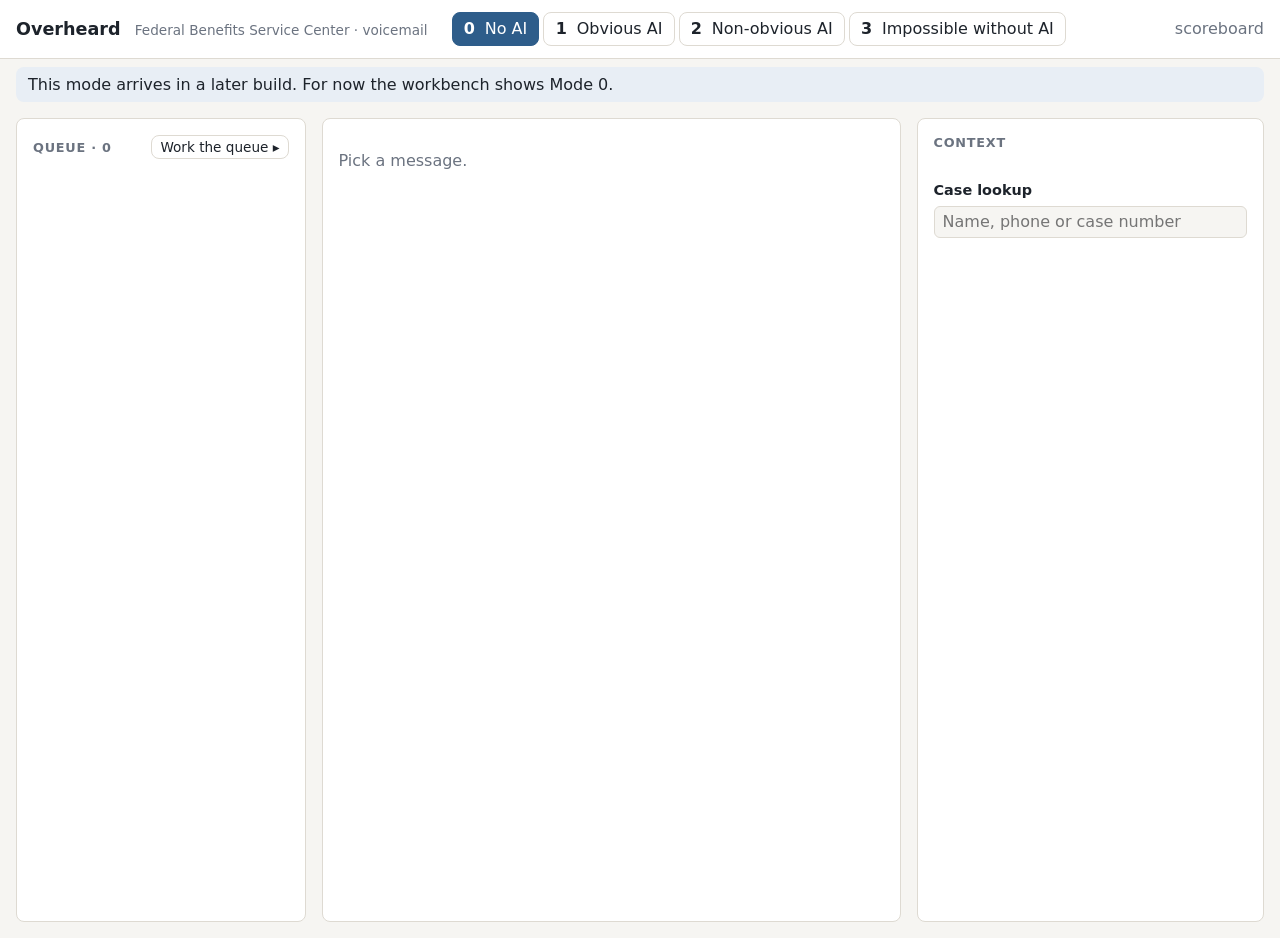
==== src/overheard/static/index.html @ 03fc3919 "Mode 3 view 8: knowledge gaps — cross-reference archive contacts against kb_articles topics; rank th" ====
<!doctype html>
<html lang="en">
<head>
  <meta charset="utf-8">
  <meta name="viewport" content="width=device-width, initial-scale=1">
  <title>Overheard</title>
  <link rel="icon" href="data:image/svg+xml,%3Csvg xmlns='http://www.w3.org/2000/svg' viewBox='0 0 32 32'%3E%3Ccircle cx='16' cy='16' r='14' fill='%232e5d8a'/%3E%3Cpath d='M11 13a5 5 0 0 1 10 0c0 4-5 4-5 8' stroke='white' stroke-width='3' fill='none' stroke-linecap='round'/%3E%3C/svg%3E">
  <link rel="stylesheet" href="css/app.css">
  <script type="module" src="js/main.js"></script>
</head>
<body>
  <header class="topbar">
    <div class="brand">Overheard <span class="agency">Federal Benefits Service Center · voicemail</span></div>
    <nav class="stepper" aria-label="AI mode">
      <button data-mode="0"><b>0</b> No AI</button>
      <button data-mode="1"><b>1</b> Obvious AI</button>
      <button data-mode="2"><b>2</b> Non-obvious AI</button>
      <button data-mode="3"><b>3</b> Impossible without AI</button>
    </nav>
    <div class="scoreboard" aria-live="polite"><span class="muted">scoreboard</span></div>
  </header>
  <p class="later" hidden>This mode arrives in a later build. For now the workbench shows Mode 0.</p>
  <main class="mode3" hidden>
    <section class="m3-pane root-causes"><p class="muted">Reading the archive…</p></section>
    <section class="m3-pane event-impact"><p class="muted">Checking the calendar against the phone…</p></section>
    <section class="m3-pane journeys"><p class="muted">Tracing the repeat callers…</p></section>
    <section class="m3-pane promises"><p class="muted">Checking the promises…</p></section>
    <section class="m3-pane equity"><p class="muted">Comparing who waits how long…</p></section>
    <section class="m3-pane letter-lab"><p class="muted">Pre-testing the letters…</p></section>
    <section class="m3-pane ask"><p class="muted">Packing the totals…</p></section>
    <section class="m3-pane knowledge-gaps"><p class="muted">Reading the knowledge base…</p></section>
  </main>
  <main class="workbench">
    <section class="pane queue"></section>
    <section class="pane message"><p class="muted">Pick a message.</p></section>
    <section class="pane context"></section>
  </main>
</body>
</html>
---- src/overheard/static/css/app.css ----
:root {
  --bg: #f6f5f2; --panel: #ffffff; --ink: #1d232b; --muted: #6b7380; --line: #dedad2;
  --accent: #2e5d8a; --accent-ink: #ffffff; --radius: 8px;
  font-family: system-ui, -apple-system, "Segoe UI", sans-serif;
}
@media (prefers-color-scheme: dark) {
  :root { --bg: #15181c; --panel: #1d2127; --ink: #e8e6e1; --muted: #9aa3ad; --line: #2c323a; --accent: #6fa3d6; --accent-ink: #0d1014; }
}
* { box-sizing: border-box; }
body { margin: 0; background: var(--bg); color: var(--ink); }
.topbar { display: flex; gap: 1.5rem; align-items: center; padding: .75rem 1rem; border-bottom: 1px solid var(--line); background: var(--panel); flex-wrap: wrap; }
.brand { font-weight: 700; font-size: 1.1rem; }
.agency { font-weight: 400; color: var(--muted); font-size: .85rem; margin-left: .5rem; }
.stepper { display: flex; gap: .25rem; }
.stepper button { border: 1px solid var(--line); background: transparent; color: var(--ink); padding: .4rem .7rem; border-radius: var(--radius); cursor: pointer; font: inherit; }
.stepper button b { margin-right: .3rem; }
.stepper button[aria-pressed="true"] { background: var(--accent); color: var(--accent-ink); border-color: var(--accent); }
.scoreboard { margin-left: auto; }
.muted { color: var(--muted); }
.workbench { display: grid; grid-template-columns: 1fr 2fr 1.2fr; gap: 1rem; padding: 1rem; min-height: calc(100vh - 4rem); }
.pane { background: var(--panel); border: 1px solid var(--line); border-radius: var(--radius); padding: 1rem; }
.pane h2 { margin: 0 0 .75rem; font-size: .8rem; text-transform: uppercase; letter-spacing: .06em; color: var(--muted); }
@media (max-width: 800px) { .workbench { grid-template-columns: 1fr; } }

/* --- Mode 0: queue, message, lookup, scoreboard --- */
:root { --late: #b3261e; --ok: #2d7a46; --touched: #e8eef5; }
@media (prefers-color-scheme: dark) { :root { --late: #f2b8b5; --ok: #8bd3a0; --touched: #23303d; } }
.pane-head { display: flex; align-items: baseline; justify-content: space-between; gap: .5rem; margin-bottom: .75rem; }
.pane-head h2 { margin: 0; }
button { border: 1px solid var(--line); background: var(--panel); color: var(--ink); padding: .4rem .8rem; border-radius: var(--radius); cursor: pointer; font: inherit; }
button:hover { border-color: var(--accent); }
button.small { padding: .2rem .5rem; font-size: .85rem; }
button[type=submit] { background: var(--accent); color: var(--accent-ink); border-color: var(--accent); }
.queue-list { list-style: none; margin: 0; padding: 0; max-height: calc(100vh - 11rem); overflow-y: auto; font-variant-numeric: tabular-nums; }
.day-break { font-size: .75rem; text-transform: uppercase; letter-spacing: .05em; color: var(--muted); margin: .75rem 0 .25rem; }
.queue-row { display: grid; grid-template-columns: 4.4rem 1fr 2.5rem 4.6rem; white-space: nowrap; gap: .4rem; padding: .3rem .4rem; border-radius: 6px; cursor: pointer; font-size: .9rem; }
.queue-row:hover, .queue-row:focus { background: var(--touched); outline: none; }
.queue-row.selected { outline: 2px solid var(--accent); }
.queue-row.touched { background: var(--touched); }
.queue-row.late .q-touch { color: var(--late); font-weight: 700; }
.queue-row.worked .q-touch { color: var(--ok); }
.q-dur, .q-touch { text-align: right; color: var(--muted); }
.sim-clock { font-weight: 700; margin-bottom: .5rem; }
.player { display: flex; align-items: center; gap: .5rem; margin-bottom: .75rem; }
.progress { flex: 1; height: 8px; background: var(--line); border-radius: 4px; cursor: pointer; overflow: hidden; }
.progress .fill { height: 100%; width: 0; background: var(--accent); transition: width .1s linear; }
.transcript { min-height: 6rem; line-height: 1.55; font-size: 1.05rem; }
.entry { display: grid; grid-template-columns: 1fr 1fr; gap: .6rem .9rem; }
.entry label { display: flex; flex-direction: column; gap: .2rem; font-size: .85rem; }
.entry label.wide, .form-actions { grid-column: 1 / -1; }
.entry input, .entry select, .entry textarea, .context input[type=search] { font: inherit; padding: .35rem .5rem; border: 1px solid var(--line); border-radius: 6px; background: var(--bg); color: var(--ink); }
.context input[type=search] { width: 100%; }
.form-actions { display: flex; align-items: center; gap: .75rem; }
h3 { font-size: .9rem; margin: 1.25rem 0 .5rem; }
.case { border: 1px solid var(--line); border-radius: var(--radius); padding: .6rem .75rem; margin-top: .75rem; font-size: .9rem; }
.case table { width: 100%; border-collapse: collapse; margin: .4rem 0; }
.case td { padding: .15rem .3rem; border-top: 1px solid var(--line); }
.case ul { margin: .4rem 0; padding-left: 1.1rem; }
.scoreboard { display: flex; gap: 1.25rem; flex-wrap: wrap; }
.stat { display: flex; flex-direction: column; line-height: 1.15; }
.stat .label { font-size: .7rem; text-transform: uppercase; letter-spacing: .05em; color: var(--muted); }
.stat b { font-size: 1.1rem; font-variant-numeric: tabular-nums; }
.stat .note { font-size: .75rem; color: var(--muted); }
.later { margin: .5rem 1rem 0; padding: .5rem .75rem; border-radius: var(--radius); background: var(--touched); }

/* --- Mode 1: the AI's side of the workbench --- */
:root { --watch: #f2d8a0; --edited: #d9e6cf; }
@media (prefers-color-scheme: dark) { :root { --watch: #6b5320; --edited: #33502e; } }
.word-watch { background: var(--watch); border-radius: 3px; padding: 0 .08em; }
.word-edited { background: var(--edited); text-decoration: underline; }
.word.dim { color: var(--muted); }

.ai-panels { display: flex; flex-direction: column; gap: .6rem; margin: .75rem 0; }
.ai-panel { border: 1px solid var(--line); border-radius: var(--radius); padding: .5rem .7rem; background: var(--bg); }
.ai-panel-head { display: flex; align-items: center; gap: .5rem; margin-bottom: .4rem; flex-wrap: wrap; }
.ai-panel-head b { font-size: .85rem; }
.ai-panel-head button.why { margin-left: auto; }
.ai-line { font-size: .9rem; margin: .2rem 0; }
.ai-text { font-size: .9rem; background: var(--panel); border: 1px solid var(--line); border-radius: 6px; padding: .4rem .55rem; margin: .25rem 0; }
.ai-field { display: flex; align-items: center; gap: .5rem; margin: .25rem 0; }
.ai-label { flex: 0 0 9.5rem; font-size: .8rem; color: var(--muted); }
input.ai-value { flex: 1; font: inherit; padding: .25rem .45rem; border: 1px solid var(--line); border-radius: 6px; background: var(--panel); color: var(--ink); }
input.ai-value:focus { border-color: var(--accent); outline: none; }
.ai-hint { margin: .75rem 0; }

.prov { font-size: .7rem; font-weight: 700; padding: .1rem .4rem; border-radius: 999px; border: 1px solid var(--line); white-space: nowrap; }
.prov-mock { background: var(--touched); color: var(--muted); }
.prov-llm { background: var(--accent); color: var(--accent-ink); border-color: var(--accent); }
.prov-fallback { background: var(--late); color: #fff; border-color: var(--late); }
.prov-human { background: var(--ok); color: #fff; border-color: var(--ok); }

.why-pop { font-size: .85rem; border-left: 3px solid var(--accent); background: var(--panel); padding: .4rem .6rem; margin: .4rem 0; border-radius: 0 var(--radius) var(--radius) 0; }

/* queue, mode 1: two extra columns for the AI's urgency and team; rows that re-sort slide */
body[data-mode="1"] .queue-row { grid-template-columns: 4.4rem 1fr 2.5rem 1.2rem 5.2rem 4.6rem; }
.urg { font-size: .75rem; font-weight: 700; text-align: center; border-radius: 4px; background: var(--line); color: var(--muted); }
.urg.u4 { background: #d8a32a; color: #1d232b; }
.urg.u5 { background: var(--late); color: #fff; }
.team { font-size: .75rem; color: var(--muted); overflow: hidden; text-overflow: ellipsis; }
.queue-new { opacity: 0; animation: queue-in .5s ease-out forwards; }
@keyframes queue-in { to { opacity: 1; } }

/* --- Mode 2: the day's cross-message reasoning --- */
body[data-mode="2"] .queue-row { grid-template-columns: 4.4rem 1fr 2.5rem 1.2rem 5.2rem minmax(5.5rem, max-content) 4.6rem; }
.badge { font-size: .7rem; font-weight: 700; padding: .05rem .35rem; border-radius: 999px; border: 1px solid var(--line); white-space: nowrap; }
.badge.cluster { background: #e8eef5; color: var(--accent); border-color: var(--accent); }
@media (prefers-color-scheme: dark) { .badge.cluster { background: #23303d; } }
.badge.incident { background: var(--late); color: #fff; border-color: var(--late); }
.badge.resolvable { background: var(--ok); color: #fff; border-color: var(--ok); }
.badge.obligation { background: #d8a32a; color: #1d232b; border-color: #d8a32a; }
.badge.window { background: transparent; color: var(--muted); }
.queue-legend { font-size: .72rem; margin: .25rem 0 .5rem; }
.repeat-note { font-size: .72rem; color: var(--accent); }
.queue-row.repeat-leader .q-caller { font-weight: 700; }
.incident-banner { border: 1px solid var(--late); border-left: 4px solid var(--late); border-radius: var(--radius); background: var(--panel); padding: .5rem .7rem; margin: .5rem 0; font-size: .85rem; }
.incident-banner .banner-line { margin: .3rem 0; font-weight: 700; }
.incident-banner .banner-cause { margin: .2rem 0; }
.incident-banner .banner-actions { margin: .3rem 0 0; padding-left: 1.1rem; }
.mode2-panels { display: flex; flex-direction: column; gap: .6rem; margin-bottom: .75rem; }
.mode2-panels .ai-panel { background: var(--panel); }
.mode2-panels textarea.draft-reply { width: 100%; font: inherit; padding: .35rem .5rem; border: 1px solid var(--line); border-radius: 6px; background: var(--bg); color: var(--ink); resize: vertical; }
.mode2-panels .approve-form { display: flex; flex-direction: column; gap: .5rem; }
.mode2-panels .state.approved { color: var(--ok); font-weight: 700; margin: .3rem 0 0; }
.mode2-panels .mismatch { border-left: 3px solid #d8a32a; padding-left: .5rem; }
.mode2-panels .ai-line.clock { font-variant-numeric: tabular-nums; }

/* --- Mode 3: the archive dashboard --- */
.mode3 { padding: 1rem; max-width: 70rem; margin: 0 auto; }
.m3-pane { background: var(--panel); border: 1px solid var(--line); border-radius: var(--radius); padding: 1.25rem; }
.m3-head h2 { margin: 0 0 .5rem; font-size: 1.05rem; }
.m3-head h2 .prov { font-size: .7rem; text-transform: uppercase; letter-spacing: .06em; color: var(--muted); border: 1px solid var(--line); border-radius: 4px; padding: .1rem .35rem; margin-left: .5rem; vertical-align: middle; }
.m3-stats { display: flex; gap: 2rem; margin: .75rem 0; flex-wrap: wrap; }
.m3-headline { font-size: .95rem; line-height: 1.5; }
.m3-chart svg { width: 100%; height: auto; display: block; margin: 1rem 0; }
.m3-table { width: 100%; border-collapse: collapse; font-size: .9rem; }
.m3-table th { text-align: left; font-size: .75rem; text-transform: uppercase; letter-spacing: .05em; color: var(--muted); padding: .3rem .5rem; border-bottom: 2px solid var(--line); }
.m3-table td { padding: .3rem .5rem; border-top: 1px solid var(--line); font-variant-numeric: tabular-nums; }
.m3-table .num { text-align: right; }
.mode3 .m3-pane + .m3-pane { margin-top: 1rem; }
.m3-table tr.hot td { background: rgba(255, 180, 60, .12); }
.m3-table .quiet { color: var(--muted); font-size: .75rem; text-transform: uppercase; letter-spacing: .05em; }
.m3-promises-bars { margin: .5rem 0 1rem; display: flex; flex-direction: column; gap: .3rem; }
.m3-promise-row { display: grid; grid-template-columns: 13rem 1fr 3.5rem; align-items: center; gap: .6rem; }
.m3-promise-label { font-size: .85rem; white-space: nowrap; overflow: hidden; text-overflow: ellipsis; }
.m3-promise-track { background: var(--line); border-radius: 3px; height: 10px; }
.m3-promise-fill { display: block; height: 10px; border-radius: 3px; background: #c9573f; }
.m3-promise-num { font-size: .85rem; text-align: right; font-variant-numeric: tabular-nums; }
.m3-equity-bars { margin: .5rem 0 1rem; display: flex; flex-direction: column; gap: .3rem; }
.m3-equity-row { display: grid; grid-template-columns: 13rem 1fr 3.5rem; align-items: center; gap: .6rem; }
.m3-equity-label { font-size: .85rem; white-space: nowrap; }
.m3-equity-track { background: var(--line); border-radius: 3px; height: 10px; }
.m3-equity-fill { display: block; height: 10px; border-radius: 3px; background: #5773c9; }
.m3-equity-num { font-size: .85rem; text-align: right; font-variant-numeric: tabular-nums; }
.m3-letterlab-form { margin: .75rem 0; }
.m3-letterlab-form label { display: block; font-size: .85rem; margin-bottom: .25rem; }
.m3-letterlab-draft { width: 100%; box-sizing: border-box; font: inherit; font-size: .9rem; line-height: 1.45; padding: .5rem; border: 1px solid var(--line); border-radius: 4px; resize: vertical; }
.m3-letterlab-run { margin-top: .5rem; font: inherit; font-size: .9rem; padding: .4rem .9rem; border: 1px solid var(--line); border-radius: 4px; cursor: pointer; }
.m3-letterlab-run[disabled] { opacity: .6; cursor: default; }
.m3-letterlab-results { margin-top: 1rem; }
.m3-letterlab-questions { padding-left: 1.2rem; font-size: .9rem; line-height: 1.5; }
.m3-kg-gaps { margin: .5rem 0 1rem; display: flex; flex-direction: column; gap: .8rem; }
.m3-kg-row { border: 1px solid var(--line); border-radius: 4px; padding: .6rem; display: flex; flex-direction: column; gap: .4rem; }
.m3-kg-gap { font-size: .9rem; }
.m3-kg-rank { color: #c9573f; }
.m3-kg-faq, .m3-kg-ivr { font-size: .85rem; line-height: 1.45; background: var(--line); border-radius: 4px; padding: .4rem .6rem; }
.m3-kg-faq p { margin: .25rem 0 0; }
.m3-kg-weaks { display: flex; flex-direction: column; gap: .5rem; }
.m3-kg-weak { font-size: .85rem; line-height: 1.45; }
.m3-kg-weak ul { margin: .2rem 0 0; padding-left: 1.2rem; }
.m3-letterlab-rewrite { white-space: pre-wrap; font-size: .9rem; line-height: 1.45; background: var(--line); border-radius: 4px; padding: .6rem .8rem; overflow-wrap: anywhere; }
.m3-ask-form { margin: .75rem 0; }
.m3-ask-form label { display: block; font-size: .85rem; margin-bottom: .25rem; }
.m3-ask-row { display: flex; gap: .5rem; align-items: center; }
.m3-ask-input { flex: 1; font: inherit; font-size: .9rem; padding: .45rem .6rem; border: 1px solid var(--line); border-radius: 4px; }
.m3-ask-sample, .m3-ask-run { font: inherit; font-size: .9rem; padding: .4rem .9rem; border: 1px solid var(--line); border-radius: 4px; cursor: pointer; }
.m3-ask-run { background: var(--accent); color: var(--accent-ink); border-color: var(--accent); }
.m3-ask-sample[disabled], .m3-ask-run[disabled] { opacity: .6; cursor: default; }
.m3-ask-results { margin-top: 1rem; }
.m3-ask-events, .m3-ask-evidence { padding-left: 1.2rem; font-size: .9rem; line-height: 1.5; }
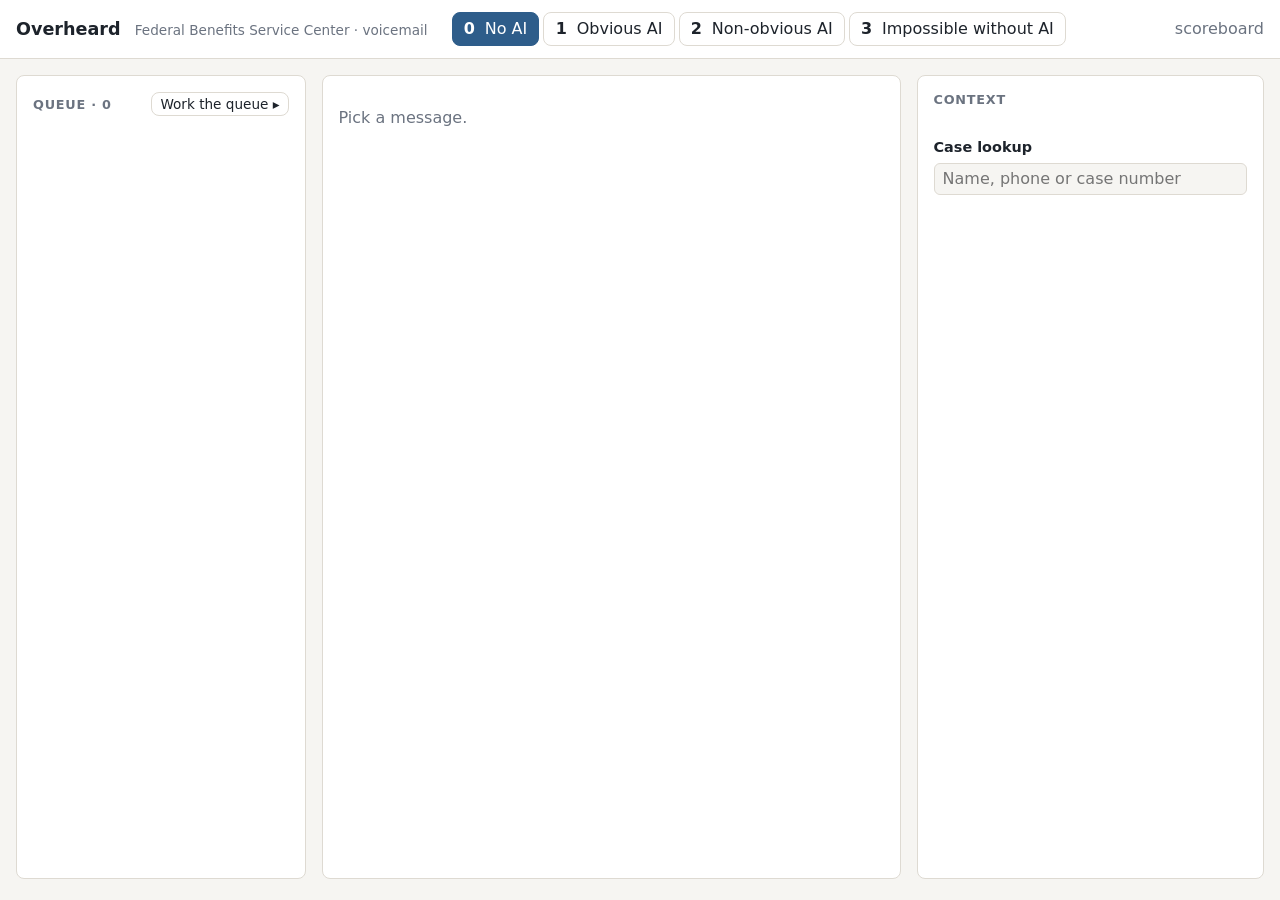
==== commit 9e244c18: "Fix concurrent-request 500s, the hidden workbench, and the Pareto chart; tidy the repo - One sqlite " ====
--- a/src/overheard/static/index.html
+++ b/src/overheard/static/index.html
@@ -19,16 +19,29 @@
     </nav>
     <div class="scoreboard" aria-live="polite"><span class="muted">scoreboard</span></div>
   </header>
-  <p class="later" hidden>This mode arrives in a later build. For now the workbench shows Mode 0.</p>
   <main class="mode3" hidden>
-    <section class="m3-pane root-causes"><p class="muted">Reading the archive…</p></section>
-    <section class="m3-pane event-impact"><p class="muted">Checking the calendar against the phone…</p></section>
-    <section class="m3-pane journeys"><p class="muted">Tracing the repeat callers…</p></section>
-    <section class="m3-pane promises"><p class="muted">Checking the promises…</p></section>
-    <section class="m3-pane equity"><p class="muted">Comparing who waits how long…</p></section>
-    <section class="m3-pane letter-lab"><p class="muted">Pre-testing the letters…</p></section>
-    <section class="m3-pane ask"><p class="muted">Packing the totals…</p></section>
-    <section class="m3-pane knowledge-gaps"><p class="muted">Reading the knowledge base…</p></section>
+    <nav class="m3-tabs" role="tablist" aria-label="Archive views">
+      <button class="m3-tab" role="tab" data-pane="root-causes" aria-selected="true">Root causes</button>
+      <button class="m3-tab" role="tab" data-pane="event-impact" aria-selected="false">Events</button>
+      <button class="m3-tab" role="tab" data-pane="journeys" aria-selected="false">Journeys</button>
+      <button class="m3-tab" role="tab" data-pane="promises" aria-selected="false">Promises</button>
+      <button class="m3-tab" role="tab" data-pane="equity" aria-selected="false">Equity</button>
+      <button class="m3-tab" role="tab" data-pane="letter-lab" aria-selected="false">Letter lab</button>
+      <button class="m3-tab" role="tab" data-pane="ask" aria-selected="false">Ask</button>
+      <button class="m3-tab" role="tab" data-pane="knowledge-gaps" aria-selected="false">Knowledge gaps</button>
+      <button class="m3-tab" role="tab" data-pane="weak-signals" aria-selected="false">Weak signals</button>
+      <button class="m3-tab" role="tab" data-pane="staffing-forecast" aria-selected="false">Staffing</button>
+    </nav>
+    <section class="m3-pane root-causes" role="tabpanel" data-pane="root-causes" aria-label="Root causes"><p class="muted">Reading the archive…</p></section>
+    <section class="m3-pane event-impact" role="tabpanel" data-pane="event-impact" aria-label="Events" hidden><p class="muted">Checking the calendar against the phone…</p></section>
+    <section class="m3-pane journeys" role="tabpanel" data-pane="journeys" aria-label="Journeys" hidden><p class="muted">Tracing the repeat callers…</p></section>
+    <section class="m3-pane promises" role="tabpanel" data-pane="promises" aria-label="Promises" hidden><p class="muted">Checking the promises…</p></section>
+    <section class="m3-pane equity" role="tabpanel" data-pane="equity" aria-label="Equity" hidden><p class="muted">Comparing who waits how long…</p></section>
+    <section class="m3-pane letter-lab" role="tabpanel" data-pane="letter-lab" aria-label="Letter lab" hidden><p class="muted">Pre-testing the letters…</p></section>
+    <section class="m3-pane ask" role="tabpanel" data-pane="ask" aria-label="Ask the archive" hidden><p class="muted">Packing the totals…</p></section>
+    <section class="m3-pane knowledge-gaps" role="tabpanel" data-pane="knowledge-gaps" aria-label="Knowledge gaps" hidden><p class="muted">Reading the knowledge base…</p></section>
+    <section class="m3-pane weak-signals" role="tabpanel" data-pane="weak-signals" aria-label="Weak signals" hidden><p class="muted">Looking for the trickle…</p></section>
+    <section class="m3-pane staffing-forecast" role="tabpanel" data-pane="staffing-forecast" aria-label="Staffing forecast" hidden><p class="muted">Projecting the next two weeks…</p></section>
   </main>
   <main class="workbench">
     <section class="pane queue"></section>
--- a/src/overheard/static/css/app.css
+++ b/src/overheard/static/css/app.css
@@ -15,7 +15,9 @@
 .stepper button { border: 1px solid var(--line); background: transparent; color: var(--ink); padding: .4rem .7rem; border-radius: var(--radius); cursor: pointer; font: inherit; }
 .stepper button b { margin-right: .3rem; }
 .stepper button[aria-pressed="true"] { background: var(--accent); color: var(--accent-ink); border-color: var(--accent); }
+[hidden] { display: none !important; }  /* the hidden attribute wins over any display rule */
 .scoreboard { margin-left: auto; }
+body[data-mode="3"] .scoreboard { display: none; }  /* the day's scoreboard; Mode 3 is the archive */
 .muted { color: var(--muted); }
 .workbench { display: grid; grid-template-columns: 1fr 2fr 1.2fr; gap: 1rem; padding: 1rem; min-height: calc(100vh - 4rem); }
 .pane { background: var(--panel); border: 1px solid var(--line); border-radius: var(--radius); padding: 1rem; }
@@ -61,7 +63,6 @@
 .stat .label { font-size: .7rem; text-transform: uppercase; letter-spacing: .05em; color: var(--muted); }
 .stat b { font-size: 1.1rem; font-variant-numeric: tabular-nums; }
 .stat .note { font-size: .75rem; color: var(--muted); }
-.later { margin: .5rem 1rem 0; padding: .5rem .75rem; border-radius: var(--radius); background: var(--touched); }
 
 /* --- Mode 1: the AI's side of the workbench --- */
 :root { --watch: #f2d8a0; --edited: #d9e6cf; }
@@ -137,20 +138,18 @@
 .m3-table td { padding: .3rem .5rem; border-top: 1px solid var(--line); font-variant-numeric: tabular-nums; }
 .m3-table .num { text-align: right; }
 .mode3 .m3-pane + .m3-pane { margin-top: 1rem; }
+.m3-tabs { display: flex; gap: .25rem; flex-wrap: wrap; margin-bottom: 1rem; }
+.m3-tab { border: 1px solid var(--line); background: transparent; color: var(--ink); padding: .4rem .8rem; border-radius: var(--radius); cursor: pointer; font: inherit; font-size: .85rem; }
+.m3-tab[aria-selected="true"] { background: var(--accent); color: var(--accent-ink); border-color: var(--accent); }
+.m3-tab:focus-visible, .m3-pane:focus-visible { outline: 2px solid var(--accent); outline-offset: 2px; }
 .m3-table tr.hot td { background: rgba(255, 180, 60, .12); }
 .m3-table .quiet { color: var(--muted); font-size: .75rem; text-transform: uppercase; letter-spacing: .05em; }
-.m3-promises-bars { margin: .5rem 0 1rem; display: flex; flex-direction: column; gap: .3rem; }
-.m3-promise-row { display: grid; grid-template-columns: 13rem 1fr 3.5rem; align-items: center; gap: .6rem; }
-.m3-promise-label { font-size: .85rem; white-space: nowrap; overflow: hidden; text-overflow: ellipsis; }
-.m3-promise-track { background: var(--line); border-radius: 3px; height: 10px; }
-.m3-promise-fill { display: block; height: 10px; border-radius: 3px; background: #c9573f; }
-.m3-promise-num { font-size: .85rem; text-align: right; font-variant-numeric: tabular-nums; }
-.m3-equity-bars { margin: .5rem 0 1rem; display: flex; flex-direction: column; gap: .3rem; }
-.m3-equity-row { display: grid; grid-template-columns: 13rem 1fr 3.5rem; align-items: center; gap: .6rem; }
-.m3-equity-label { font-size: .85rem; white-space: nowrap; }
-.m3-equity-track { background: var(--line); border-radius: 3px; height: 10px; }
-.m3-equity-fill { display: block; height: 10px; border-radius: 3px; background: #5773c9; }
-.m3-equity-num { font-size: .85rem; text-align: right; font-variant-numeric: tabular-nums; }
+.m3-bars { margin: .5rem 0 1rem; display: flex; flex-direction: column; gap: .3rem; }
+.m3-bar-row { display: grid; grid-template-columns: 13rem 1fr 3.5rem; align-items: center; gap: .6rem; }
+.m3-bar-label { font-size: .85rem; white-space: nowrap; overflow: hidden; text-overflow: ellipsis; }
+.m3-bar-track { background: var(--line); border-radius: 3px; height: 10px; }
+.m3-bar-fill { display: block; height: 10px; border-radius: 3px; background: var(--accent); }
+.m3-bar-num { font-size: .85rem; text-align: right; font-variant-numeric: tabular-nums; }
 .m3-letterlab-form { margin: .75rem 0; }
 .m3-letterlab-form label { display: block; font-size: .85rem; margin-bottom: .25rem; }
 .m3-letterlab-draft { width: 100%; box-sizing: border-box; font: inherit; font-size: .9rem; line-height: 1.45; padding: .5rem; border: 1px solid var(--line); border-radius: 4px; resize: vertical; }
@@ -177,3 +176,13 @@
 .m3-ask-sample[disabled], .m3-ask-run[disabled] { opacity: .6; cursor: default; }
 .m3-ask-results { margin-top: 1rem; }
 .m3-ask-events, .m3-ask-evidence { padding-left: 1.2rem; font-size: .9rem; line-height: 1.5; }
+.m3-ws-cards { margin: .5rem 0 1rem; display: flex; flex-direction: column; gap: .8rem; }
+.m3-ws-card { border: 1px solid var(--line); border-radius: 4px; padding: .6rem; font-size: .9rem; line-height: 1.45; }
+.m3-ws-card p { margin: .35rem 0 0; }
+.m3-ws-title { font-size: .95rem; }
+.m3-sf-cards { margin: .5rem 0 1rem; display: flex; flex-direction: column; gap: .8rem; }
+.m3-sf-card { border: 1px solid var(--line); border-radius: 4px; padding: .6rem; font-size: .9rem; line-height: 1.45; }
+.m3-sf-card p { margin: .35rem 0 0; }
+.m3-sf-title { font-size: .95rem; }
+.m3-sf-table { border-collapse: collapse; font-size: .85rem; margin-bottom: .5rem; }
+.m3-sf-table th, .m3-sf-table td { border: 1px solid var(--line); padding: .2rem .5rem; text-align: left; }
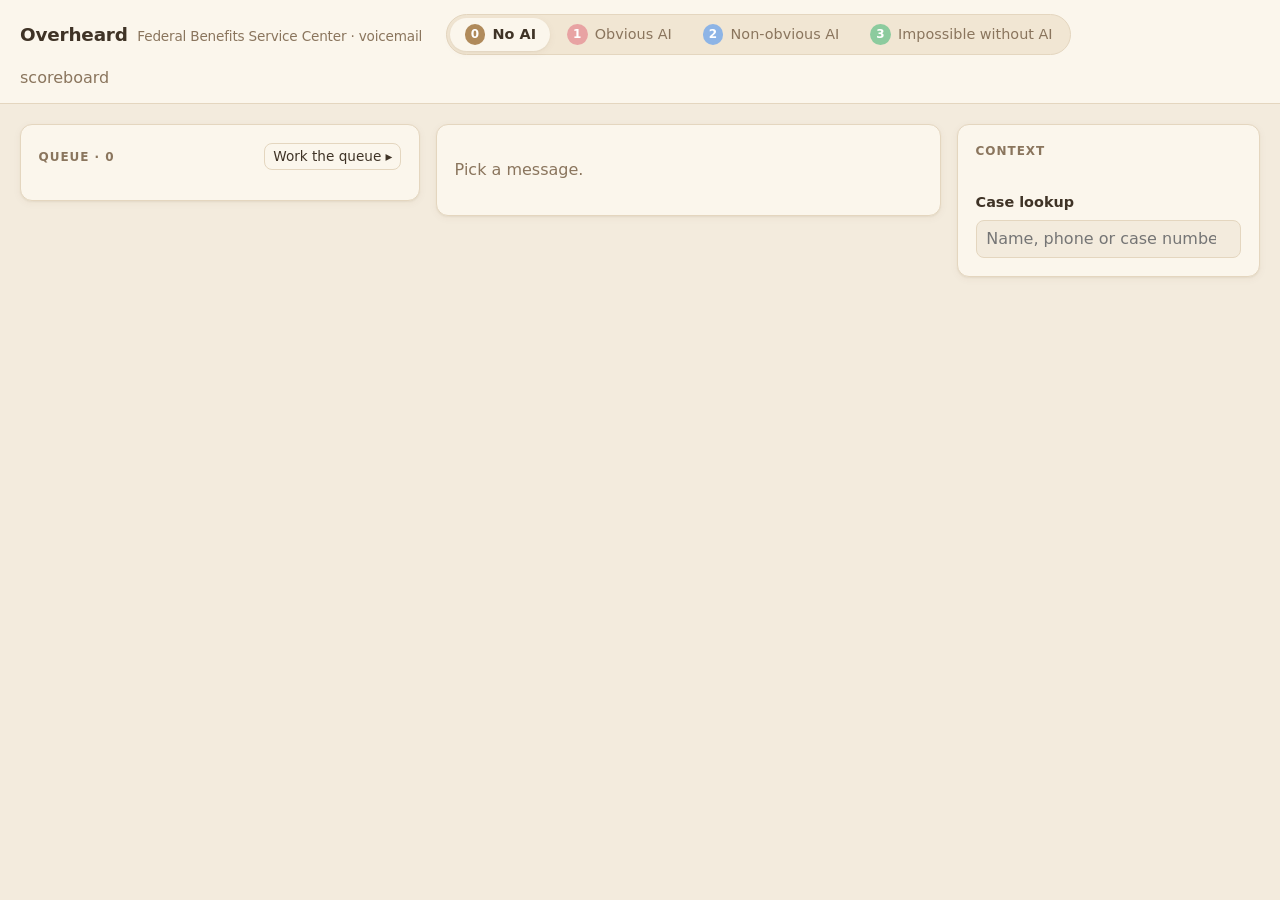
==== commit 01fbc012: "A clearer, more modern UI: sepia Mode 0, and each mode's additions marked in its colour - Mode 0 is " ====
--- a/src/overheard/static/index.html
+++ b/src/overheard/static/index.html
@@ -8,7 +8,7 @@
   <link rel="stylesheet" href="css/app.css">
   <script type="module" src="js/main.js"></script>
 </head>
-<body>
+<body data-mode="0">
   <header class="topbar">
     <div class="brand">Overheard <span class="agency">Federal Benefits Service Center · voicemail</span></div>
     <nav class="stepper" aria-label="AI mode">
--- a/src/overheard/static/css/app.css
+++ b/src/overheard/static/css/app.css
@@ -1,56 +1,100 @@
+/* Overheard. Mode 0 is the old way, in sepia; Modes 1-3 are cool and clean. What each mode adds
+   carries a fading corner bracket and a small tag in that mode's colour: rose, then blue, then green. */
 :root {
-  --bg: #f6f5f2; --panel: #ffffff; --ink: #1d232b; --muted: #6b7380; --line: #dedad2;
-  --accent: #2e5d8a; --accent-ink: #ffffff; --radius: 8px;
-  font-family: system-ui, -apple-system, "Segoe UI", sans-serif;
+  --bg: #f4f5f7; --panel: #ffffff; --ink: #161a21; --muted: #667085; --line: #e3e6eb; --soft: #f0f2f5;
+  --accent: #2f5d8f; --accent-ink: #ffffff; --radius: 12px; --radius-sm: 8px;
+  --shadow: 0 1px 2px rgba(16, 24, 40, .05), 0 2px 8px rgba(16, 24, 40, .05);
+  --f1: #e8a3a3; --f1-bg: #fcecec; --f1-ink: #9a3a3a;
+  --f2: #8db4e6; --f2-bg: #e9f1fc; --f2-ink: #2a5a92;
+  --f3: #8ccb9e; --f3-bg: #e6f5ea; --f3-ink: #2c6b40;
+  --sepia: #b08a5a;
+  font-family: system-ui, -apple-system, "Segoe UI", Roboto, sans-serif;
+  -webkit-font-smoothing: antialiased;
 }
 @media (prefers-color-scheme: dark) {
-  :root { --bg: #15181c; --panel: #1d2127; --ink: #e8e6e1; --muted: #9aa3ad; --line: #2c323a; --accent: #6fa3d6; --accent-ink: #0d1014; }
+  :root {
+    --bg: #111418; --panel: #191d23; --ink: #e8eaed; --muted: #98a2b3; --line: #2a3038; --soft: #20252c;
+    --accent: #7aa7da; --accent-ink: #0d1014; --shadow: 0 1px 2px rgba(0, 0, 0, .3);
+    --f1: #b86a6a; --f1-bg: #3a2224; --f1-ink: #f2b8b8;
+    --f2: #5f8cc4; --f2-bg: #1d2a3b; --f2-ink: #b5d0f3;
+    --f3: #5fa274; --f3-bg: #1b2f22; --f3-ink: #ace0bb;
+  }
+}
+/* Mode 0: pastel sepia, like an old case file */
+body[data-mode="0"] {
+  --bg: #f3ebdd; --panel: #fbf6ec; --ink: #3f3326; --muted: #8a755d; --line: #e4d6bf; --soft: #f1e6d3;
+  --accent: #8b6238; --accent-ink: #fffaf2; --touched: #efe1c8;
+  --shadow: 0 1px 2px rgba(90, 60, 20, .06), 0 2px 8px rgba(90, 60, 20, .05);
+}
+@media (prefers-color-scheme: dark) {
+  body[data-mode="0"] {
+    --bg: #1d1913; --panel: #262019; --ink: #ecdfca; --muted: #b29d80; --line: #3b3226; --soft: #2e271e;
+    --accent: #cf9f68; --accent-ink: #1d1913; --touched: #3a2f21;
+  }
 }
 * { box-sizing: border-box; }
-body { margin: 0; background: var(--bg); color: var(--ink); }
-.topbar { display: flex; gap: 1.5rem; align-items: center; padding: .75rem 1rem; border-bottom: 1px solid var(--line); background: var(--panel); flex-wrap: wrap; }
-.brand { font-weight: 700; font-size: 1.1rem; }
-.agency { font-weight: 400; color: var(--muted); font-size: .85rem; margin-left: .5rem; }
-.stepper { display: flex; gap: .25rem; }
-.stepper button { border: 1px solid var(--line); background: transparent; color: var(--ink); padding: .4rem .7rem; border-radius: var(--radius); cursor: pointer; font: inherit; }
-.stepper button b { margin-right: .3rem; }
-.stepper button[aria-pressed="true"] { background: var(--accent); color: var(--accent-ink); border-color: var(--accent); }
 [hidden] { display: none !important; }  /* the hidden attribute wins over any display rule */
-.scoreboard { margin-left: auto; }
+body { margin: 0; background: var(--bg); color: var(--ink); line-height: 1.4; transition: background-color .4s, color .4s; }
+.muted { color: var(--muted); }
+
+/* the top bar: brand and mode stepper, then the scoreboard as a strip of stats */
+.topbar { display: grid; grid-template-columns: auto 1fr; align-items: center; gap: .75rem 1.5rem; padding: .85rem 1.25rem;
+  border-bottom: 1px solid var(--line); background: var(--panel); position: sticky; top: 0; z-index: 5; transition: background-color .4s; }
+.brand { font-weight: 750; font-size: 1.15rem; letter-spacing: -.01em; display: flex; align-items: baseline; gap: .6rem; flex-wrap: wrap; }
+.agency { font-weight: 400; color: var(--muted); font-size: .85rem; }
+.stepper { display: inline-flex; gap: 2px; padding: 3px; background: var(--soft); border: 1px solid var(--line); border-radius: 999px; justify-self: start; }
+.stepper button { border: 0; background: transparent; color: var(--muted); padding: .4rem .9rem; border-radius: 999px; cursor: pointer; font: inherit; font-size: .9rem; display: flex; align-items: center; gap: .45rem; }
+.stepper button:hover { color: var(--ink); }
+.stepper button b { display: inline-grid; place-items: center; width: 1.3rem; height: 1.3rem; border-radius: 50%; font-size: .75rem; background: var(--line); color: var(--ink); }
+.stepper button[data-mode="0"] b { background: var(--sepia); color: #fff; }
+.stepper button[data-mode="1"] b { background: var(--f1); color: #fff; }
+.stepper button[data-mode="2"] b { background: var(--f2); color: #fff; }
+.stepper button[data-mode="3"] b { background: var(--f3); color: #fff; }
+.stepper button[aria-pressed="true"] { background: var(--panel); color: var(--ink); font-weight: 600; box-shadow: var(--shadow); }
+.scoreboard { grid-column: 1 / -1; display: flex; gap: .9rem .5rem; flex-wrap: wrap; align-items: stretch; }
 body[data-mode="3"] .scoreboard { display: none; }  /* the day's scoreboard; Mode 3 is the archive */
-.muted { color: var(--muted); }
-.workbench { display: grid; grid-template-columns: 1fr 2fr 1.2fr; gap: 1rem; padding: 1rem; min-height: calc(100vh - 4rem); }
-.pane { background: var(--panel); border: 1px solid var(--line); border-radius: var(--radius); padding: 1rem; }
-.pane h2 { margin: 0 0 .75rem; font-size: .8rem; text-transform: uppercase; letter-spacing: .06em; color: var(--muted); }
-@media (max-width: 800px) { .workbench { grid-template-columns: 1fr; } }
+.stat { display: flex; flex-direction: column; justify-content: center; line-height: 1.2; padding: .45rem .8rem; border-radius: var(--radius-sm); background: var(--soft); }
+.stat .label { font-size: .68rem; text-transform: uppercase; letter-spacing: .06em; color: var(--muted); font-weight: 600; }
+.stat b { font-size: 1.15rem; font-variant-numeric: tabular-nums; letter-spacing: -.01em; }
+.stat input { font: inherit; font-size: .8rem; padding: .05rem .3rem; border: 1px solid var(--line); border-radius: 6px; background: var(--panel); color: var(--ink); margin: .15rem 0; }
+
+/* the workbench: queue, message, context */
+.workbench { display: grid; grid-template-columns: minmax(25rem, 1.15fr) 2fr minmax(18rem, 1.2fr); gap: 1rem; padding: 1.25rem; align-items: start; }
+.workbench > * { min-width: 0; }  /* long words and wide tables wrap or scroll inside their pane */
+.pane { background: var(--panel); border: 1px solid var(--line); border-radius: var(--radius); padding: 1.1rem; box-shadow: var(--shadow); transition: background-color .4s; }
+.pane h2 { margin: 0 0 .75rem; font-size: .75rem; text-transform: uppercase; letter-spacing: .08em; color: var(--muted); font-weight: 700; }
+@media (max-width: 1000px) { .workbench { grid-template-columns: 1fr; } }
 
 /* --- Mode 0: queue, message, lookup, scoreboard --- */
 :root { --late: #b3261e; --ok: #2d7a46; --touched: #e8eef5; }
 @media (prefers-color-scheme: dark) { :root { --late: #f2b8b5; --ok: #8bd3a0; --touched: #23303d; } }
 .pane-head { display: flex; align-items: baseline; justify-content: space-between; gap: .5rem; margin-bottom: .75rem; }
+.pane-head button { white-space: nowrap; }
 .pane-head h2 { margin: 0; }
-button { border: 1px solid var(--line); background: var(--panel); color: var(--ink); padding: .4rem .8rem; border-radius: var(--radius); cursor: pointer; font: inherit; }
+button { border: 1px solid var(--line); background: var(--panel); color: var(--ink); padding: .42rem .85rem; border-radius: var(--radius-sm); cursor: pointer; font: inherit; font-size: .9rem; transition: border-color .15s, background-color .15s, box-shadow .15s; }
 button:hover { border-color: var(--accent); }
+button:focus-visible, input:focus-visible, select:focus-visible, textarea:focus-visible { outline: 2px solid var(--accent); outline-offset: 1px; }
 button.small { padding: .2rem .5rem; font-size: .85rem; }
-button[type=submit] { background: var(--accent); color: var(--accent-ink); border-color: var(--accent); }
+button[type=submit] { background: var(--accent); color: var(--accent-ink); border-color: var(--accent); font-weight: 600; }
+button[type=submit]:hover { box-shadow: var(--shadow); }
 .queue-list { list-style: none; margin: 0; padding: 0; max-height: calc(100vh - 11rem); overflow-y: auto; font-variant-numeric: tabular-nums; }
 .day-break { font-size: .75rem; text-transform: uppercase; letter-spacing: .05em; color: var(--muted); margin: .75rem 0 .25rem; }
-.queue-row { display: grid; grid-template-columns: 4.4rem 1fr 2.5rem 4.6rem; white-space: nowrap; gap: .4rem; padding: .3rem .4rem; border-radius: 6px; cursor: pointer; font-size: .9rem; }
+.queue-row { display: grid; grid-template-columns: 4.4rem 1fr 2.5rem 4.6rem; white-space: nowrap; gap: .4rem; padding: .35rem .5rem; border-radius: var(--radius-sm); cursor: pointer; font-size: .9rem; transition: background-color .15s; }
 .queue-row:hover, .queue-row:focus { background: var(--touched); outline: none; }
-.queue-row.selected { outline: 2px solid var(--accent); }
+.queue-row.selected { outline: 2px solid var(--accent); outline-offset: -2px; }
 .queue-row.touched { background: var(--touched); }
 .queue-row.late .q-touch { color: var(--late); font-weight: 700; }
 .queue-row.worked .q-touch { color: var(--ok); }
 .q-dur, .q-touch { text-align: right; color: var(--muted); }
 .sim-clock { font-weight: 700; margin-bottom: .5rem; }
-.player { display: flex; align-items: center; gap: .5rem; margin-bottom: .75rem; }
-.progress { flex: 1; height: 8px; background: var(--line); border-radius: 4px; cursor: pointer; overflow: hidden; }
+.player { display: flex; align-items: center; gap: .6rem; margin-bottom: .9rem; white-space: nowrap; }
+.progress { flex: 1; height: 8px; background: var(--line); border-radius: var(--radius-sm); cursor: pointer; overflow: hidden; }
 .progress .fill { height: 100%; width: 0; background: var(--accent); transition: width .1s linear; }
-.transcript { min-height: 6rem; line-height: 1.55; font-size: 1.05rem; }
+.transcript { min-height: 6rem; line-height: 1.65; font-size: 1.05rem; overflow-wrap: anywhere; margin: 0 0 1rem; }
 .entry { display: grid; grid-template-columns: 1fr 1fr; gap: .6rem .9rem; }
-.entry label { display: flex; flex-direction: column; gap: .2rem; font-size: .85rem; }
+.entry label { display: flex; flex-direction: column; gap: .25rem; font-size: .8rem; color: var(--muted); font-weight: 600; }
 .entry label.wide, .form-actions { grid-column: 1 / -1; }
-.entry input, .entry select, .entry textarea, .context input[type=search] { font: inherit; padding: .35rem .5rem; border: 1px solid var(--line); border-radius: 6px; background: var(--bg); color: var(--ink); }
+.entry input, .entry select, .entry textarea, .context input[type=search] { font: inherit; padding: .45rem .6rem; border: 1px solid var(--line); border-radius: var(--radius-sm); background: var(--bg); color: var(--ink); }
 .context input[type=search] { width: 100%; }
 .form-actions { display: flex; align-items: center; gap: .75rem; }
 h3 { font-size: .9rem; margin: 1.25rem 0 .5rem; }
@@ -58,10 +102,6 @@
 .case table { width: 100%; border-collapse: collapse; margin: .4rem 0; }
 .case td { padding: .15rem .3rem; border-top: 1px solid var(--line); }
 .case ul { margin: .4rem 0; padding-left: 1.1rem; }
-.scoreboard { display: flex; gap: 1.25rem; flex-wrap: wrap; }
-.stat { display: flex; flex-direction: column; line-height: 1.15; }
-.stat .label { font-size: .7rem; text-transform: uppercase; letter-spacing: .05em; color: var(--muted); }
-.stat b { font-size: 1.1rem; font-variant-numeric: tabular-nums; }
 .stat .note { font-size: .75rem; color: var(--muted); }
 
 /* --- Mode 1: the AI's side of the workbench --- */
@@ -72,7 +112,7 @@
 .word.dim { color: var(--muted); }
 
 .ai-panels { display: flex; flex-direction: column; gap: .6rem; margin: .75rem 0; }
-.ai-panel { border: 1px solid var(--line); border-radius: var(--radius); padding: .5rem .7rem; background: var(--bg); }
+.ai-panel { border: 1px solid var(--line); border-radius: var(--radius-sm); padding: .6rem .8rem; background: var(--soft); }
 .ai-panel-head { display: flex; align-items: center; gap: .5rem; margin-bottom: .4rem; flex-wrap: wrap; }
 .ai-panel-head b { font-size: .85rem; }
 .ai-panel-head button.why { margin-left: auto; }
@@ -94,7 +134,7 @@
 
 /* queue, mode 1: two extra columns for the AI's urgency and team; rows that re-sort slide */
 body[data-mode="1"] .queue-row { grid-template-columns: 4.4rem 1fr 2.5rem 1.2rem 5.2rem 4.6rem; }
-.urg { font-size: .75rem; font-weight: 700; text-align: center; border-radius: 4px; background: var(--line); color: var(--muted); }
+.urg { font-size: .75rem; font-weight: 700; text-align: center; border-radius: 5px; background: var(--line); color: var(--muted); }
 .urg.u4 { background: #d8a32a; color: #1d232b; }
 .urg.u5 { background: var(--late); color: #fff; }
 .team { font-size: .75rem; color: var(--muted); overflow: hidden; text-overflow: ellipsis; }
@@ -111,7 +151,7 @@
 .badge.obligation { background: #d8a32a; color: #1d232b; border-color: #d8a32a; }
 .badge.window { background: transparent; color: var(--muted); }
 .queue-legend { font-size: .72rem; margin: .25rem 0 .5rem; }
-.repeat-note { font-size: .72rem; color: var(--accent); }
+.repeat-note { font-size: .72rem; color: var(--accent); overflow: hidden; text-overflow: ellipsis; white-space: nowrap; }
 .queue-row.repeat-leader .q-caller { font-weight: 700; }
 .incident-banner { border: 1px solid var(--late); border-left: 4px solid var(--late); border-radius: var(--radius); background: var(--panel); padding: .5rem .7rem; margin: .5rem 0; font-size: .85rem; }
 .incident-banner .banner-line { margin: .3rem 0; font-weight: 700; }
@@ -126,21 +166,24 @@
 .mode2-panels .ai-line.clock { font-variant-numeric: tabular-nums; }
 
 /* --- Mode 3: the archive dashboard --- */
-.mode3 { padding: 1rem; max-width: 70rem; margin: 0 auto; }
-.m3-pane { background: var(--panel); border: 1px solid var(--line); border-radius: var(--radius); padding: 1.25rem; }
-.m3-head h2 { margin: 0 0 .5rem; font-size: 1.05rem; }
-.m3-head h2 .prov { font-size: .7rem; text-transform: uppercase; letter-spacing: .06em; color: var(--muted); border: 1px solid var(--line); border-radius: 4px; padding: .1rem .35rem; margin-left: .5rem; vertical-align: middle; }
-.m3-stats { display: flex; gap: 2rem; margin: .75rem 0; flex-wrap: wrap; }
-.m3-headline { font-size: .95rem; line-height: 1.5; }
+.mode3 { padding: 1.25rem; max-width: 72rem; margin: 0 auto; }
+.m3-pane { background: var(--panel); border: 1px solid var(--line); border-radius: var(--radius); padding: 1.5rem; box-shadow: var(--shadow); }
+.m3-head h2 { margin: 0 0 .5rem; font-size: 1.25rem; letter-spacing: -.01em; }
+.m3-head h2 .prov { font-size: .7rem; text-transform: uppercase; letter-spacing: .06em; color: var(--muted); border: 1px solid var(--line); border-radius: var(--radius-sm); padding: .1rem .35rem; margin-left: .5rem; vertical-align: middle; }
+.m3-stats { display: flex; gap: .75rem; margin: 1rem 0; flex-wrap: wrap; }
+.m3-stats .stat { padding: .7rem 1rem; min-width: 10rem; }
+.m3-stats .stat b { font-size: 1.5rem; }
+.m3-headline { font-size: 1rem; line-height: 1.55; padding: .75rem 1rem; background: var(--soft); border-radius: var(--radius-sm); }
 .m3-chart svg { width: 100%; height: auto; display: block; margin: 1rem 0; }
 .m3-table { width: 100%; border-collapse: collapse; font-size: .9rem; }
 .m3-table th { text-align: left; font-size: .75rem; text-transform: uppercase; letter-spacing: .05em; color: var(--muted); padding: .3rem .5rem; border-bottom: 2px solid var(--line); }
 .m3-table td { padding: .3rem .5rem; border-top: 1px solid var(--line); font-variant-numeric: tabular-nums; }
 .m3-table .num { text-align: right; }
 .mode3 .m3-pane + .m3-pane { margin-top: 1rem; }
-.m3-tabs { display: flex; gap: .25rem; flex-wrap: wrap; margin-bottom: 1rem; }
-.m3-tab { border: 1px solid var(--line); background: transparent; color: var(--ink); padding: .4rem .8rem; border-radius: var(--radius); cursor: pointer; font: inherit; font-size: .85rem; }
-.m3-tab[aria-selected="true"] { background: var(--accent); color: var(--accent-ink); border-color: var(--accent); }
+.m3-tabs { display: flex; gap: 2px; flex-wrap: wrap; margin-bottom: 1.25rem; padding: 3px; background: var(--soft); border: 1px solid var(--line); border-radius: 999px; width: fit-content; max-width: 100%; }
+.m3-tab { border: 0; background: transparent; color: var(--muted); padding: .4rem .85rem; border-radius: 999px; cursor: pointer; font: inherit; font-size: .85rem; }
+.m3-tab:hover { color: var(--ink); }
+.m3-tab[aria-selected="true"] { background: var(--panel); color: var(--ink); font-weight: 600; box-shadow: var(--shadow); }
 .m3-tab:focus-visible, .m3-pane:focus-visible { outline: 2px solid var(--accent); outline-offset: 2px; }
 .m3-table tr.hot td { background: rgba(255, 180, 60, .12); }
 .m3-table .quiet { color: var(--muted); font-size: .75rem; text-transform: uppercase; letter-spacing: .05em; }
@@ -152,37 +195,73 @@
 .m3-bar-num { font-size: .85rem; text-align: right; font-variant-numeric: tabular-nums; }
 .m3-letterlab-form { margin: .75rem 0; }
 .m3-letterlab-form label { display: block; font-size: .85rem; margin-bottom: .25rem; }
-.m3-letterlab-draft { width: 100%; box-sizing: border-box; font: inherit; font-size: .9rem; line-height: 1.45; padding: .5rem; border: 1px solid var(--line); border-radius: 4px; resize: vertical; }
-.m3-letterlab-run { margin-top: .5rem; font: inherit; font-size: .9rem; padding: .4rem .9rem; border: 1px solid var(--line); border-radius: 4px; cursor: pointer; }
+.m3-letterlab-draft { width: 100%; box-sizing: border-box; font: inherit; font-size: .9rem; line-height: 1.45; padding: .5rem; border: 1px solid var(--line); border-radius: var(--radius-sm); resize: vertical; }
+.m3-letterlab-run { margin-top: .5rem; font: inherit; font-size: .9rem; padding: .4rem .9rem; border: 1px solid var(--line); border-radius: var(--radius-sm); cursor: pointer; }
 .m3-letterlab-run[disabled] { opacity: .6; cursor: default; }
 .m3-letterlab-results { margin-top: 1rem; }
 .m3-letterlab-questions { padding-left: 1.2rem; font-size: .9rem; line-height: 1.5; }
 .m3-kg-gaps { margin: .5rem 0 1rem; display: flex; flex-direction: column; gap: .8rem; }
-.m3-kg-row { border: 1px solid var(--line); border-radius: 4px; padding: .6rem; display: flex; flex-direction: column; gap: .4rem; }
+.m3-kg-row { border: 1px solid var(--line); border-radius: var(--radius-sm); padding: .6rem; display: flex; flex-direction: column; gap: .4rem; }
 .m3-kg-gap { font-size: .9rem; }
 .m3-kg-rank { color: #c9573f; }
-.m3-kg-faq, .m3-kg-ivr { font-size: .85rem; line-height: 1.45; background: var(--line); border-radius: 4px; padding: .4rem .6rem; }
+.m3-kg-faq, .m3-kg-ivr { font-size: .85rem; line-height: 1.45; background: var(--soft); border-radius: var(--radius-sm); padding: .4rem .6rem; }
 .m3-kg-faq p { margin: .25rem 0 0; }
 .m3-kg-weaks { display: flex; flex-direction: column; gap: .5rem; }
 .m3-kg-weak { font-size: .85rem; line-height: 1.45; }
 .m3-kg-weak ul { margin: .2rem 0 0; padding-left: 1.2rem; }
-.m3-letterlab-rewrite { white-space: pre-wrap; font-size: .9rem; line-height: 1.45; background: var(--line); border-radius: 4px; padding: .6rem .8rem; overflow-wrap: anywhere; }
+.m3-letterlab-rewrite { white-space: pre-wrap; font-size: .9rem; line-height: 1.45; background: var(--soft); border-radius: var(--radius-sm); padding: .6rem .8rem; overflow-wrap: anywhere; }
 .m3-ask-form { margin: .75rem 0; }
 .m3-ask-form label { display: block; font-size: .85rem; margin-bottom: .25rem; }
 .m3-ask-row { display: flex; gap: .5rem; align-items: center; }
-.m3-ask-input { flex: 1; font: inherit; font-size: .9rem; padding: .45rem .6rem; border: 1px solid var(--line); border-radius: 4px; }
-.m3-ask-sample, .m3-ask-run { font: inherit; font-size: .9rem; padding: .4rem .9rem; border: 1px solid var(--line); border-radius: 4px; cursor: pointer; }
+.m3-ask-input { flex: 1; font: inherit; font-size: .9rem; padding: .45rem .6rem; border: 1px solid var(--line); border-radius: var(--radius-sm); }
+.m3-ask-sample, .m3-ask-run { font: inherit; font-size: .9rem; padding: .4rem .9rem; border: 1px solid var(--line); border-radius: var(--radius-sm); cursor: pointer; }
 .m3-ask-run { background: var(--accent); color: var(--accent-ink); border-color: var(--accent); }
 .m3-ask-sample[disabled], .m3-ask-run[disabled] { opacity: .6; cursor: default; }
 .m3-ask-results { margin-top: 1rem; }
 .m3-ask-events, .m3-ask-evidence { padding-left: 1.2rem; font-size: .9rem; line-height: 1.5; }
 .m3-ws-cards { margin: .5rem 0 1rem; display: flex; flex-direction: column; gap: .8rem; }
-.m3-ws-card { border: 1px solid var(--line); border-radius: 4px; padding: .6rem; font-size: .9rem; line-height: 1.45; }
+.m3-ws-card { border: 1px solid var(--line); border-radius: var(--radius-sm); padding: .6rem; font-size: .9rem; line-height: 1.45; }
 .m3-ws-card p { margin: .35rem 0 0; }
 .m3-ws-title { font-size: .95rem; }
 .m3-sf-cards { margin: .5rem 0 1rem; display: flex; flex-direction: column; gap: .8rem; }
-.m3-sf-card { border: 1px solid var(--line); border-radius: 4px; padding: .6rem; font-size: .9rem; line-height: 1.45; }
+.m3-sf-card { border: 1px solid var(--line); border-radius: var(--radius-sm); padding: .6rem; font-size: .9rem; line-height: 1.45; }
 .m3-sf-card p { margin: .35rem 0 0; }
 .m3-sf-title { font-size: .95rem; }
 .m3-sf-table { border-collapse: collapse; font-size: .85rem; margin-bottom: .5rem; }
 .m3-sf-table th, .m3-sf-table td { border: 1px solid var(--line); padding: .2rem .5rem; text-align: left; }
+
+/* --- What each mode adds: a corner bracket that fades out, and a small tag, in that mode's colour.
+   A feature keeps the colour of the mode that brought it, so later modes show the layers building up. --- */
+.ai-panels, .stat.acc, body[data-mode="1"] .pane.queue {
+  --feat: var(--f1); --feat-bg: var(--f1-bg); --feat-ink: var(--f1-ink); --feat-tag: "Mode 1";
+}
+.stat.m2, .incident-banner, .mode2-panels:not(:empty), body[data-mode="2"] .pane.queue {
+  --feat: var(--f2); --feat-bg: var(--f2-bg); --feat-ink: var(--f2-ink); --feat-tag: "Mode 2";
+}
+.mode3 .m3-pane {
+  --feat: var(--f3); --feat-bg: var(--f3-bg); --feat-ink: var(--f3-ink); --feat-tag: "Mode 3";
+}
+.ai-panels, .stat.acc, .stat.m2, .incident-banner, .mode2-panels:not(:empty),
+body[data-mode="1"] .pane.queue, body[data-mode="2"] .pane.queue, .mode3 .m3-pane {
+  position: relative;
+}
+.ai-panels::before, .stat.acc::before, .stat.m2::before, .incident-banner::before, .mode2-panels:not(:empty)::before,
+body[data-mode="1"] .pane.queue::before, body[data-mode="2"] .pane.queue::before, .mode3 .m3-pane::before {
+  content: ""; position: absolute; top: -1px; left: -1px; width: min(9rem, 60%); height: min(6rem, 80%);
+  border-top: 2px solid var(--feat); border-left: 2px solid var(--feat); border-top-left-radius: var(--radius);
+  -webkit-mask-image: radial-gradient(circle at top left, #000 35%, transparent 75%);
+  mask-image: radial-gradient(circle at top left, #000 35%, transparent 75%);
+  pointer-events: none;
+}
+.ai-panels::after, .stat.acc::after, .stat.m2::after, .incident-banner::after, .mode2-panels:not(:empty)::after,
+body[data-mode="1"] .pane.queue::after, body[data-mode="2"] .pane.queue::after, .mode3 .m3-pane::after {
+  content: var(--feat-tag); position: absolute; top: -.55rem; left: .9rem; padding: .02rem .45rem;
+  font-size: .6rem; font-weight: 700; letter-spacing: .06em; text-transform: uppercase; line-height: 1.5;
+  color: var(--feat-ink); background: var(--feat-bg); border: 1px solid var(--feat); border-radius: 999px;
+  pointer-events: none;
+}
+.stat.acc, .stat.m2 { border-top-left-radius: var(--radius); }
+.stat.acc::before, .stat.m2::before { height: 100%; }
+.ai-panels { padding-top: .35rem; }
+.ai-panels::before { border-top-left-radius: var(--radius-sm); }
+.mode2-panels:not(:empty) { padding: .6rem 0 0 .6rem; margin-bottom: 1rem; }
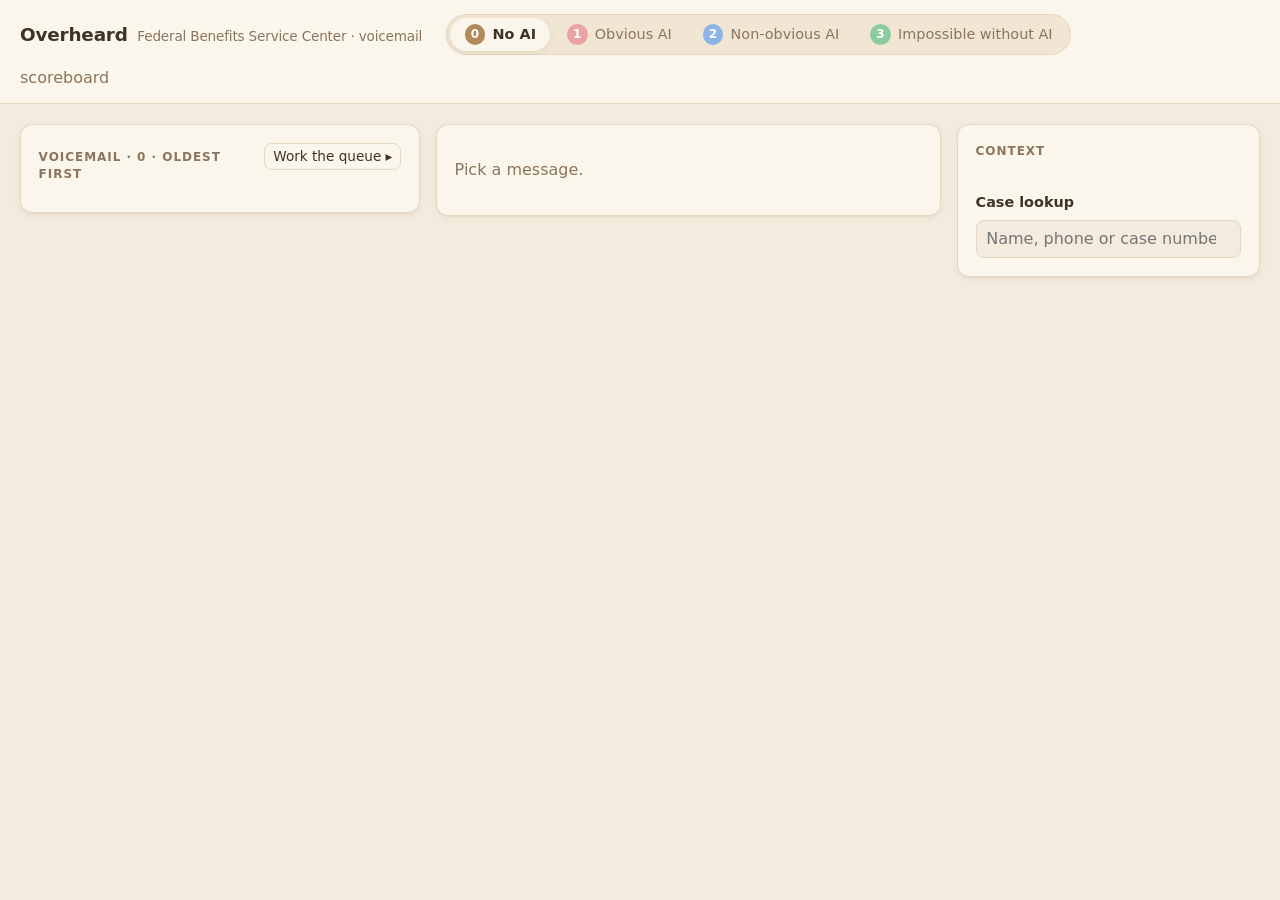
==== commit 7ab80ad9: "Plain labels and hover hints throughout - One styled tooltip for every hint (data-tip, and any title" ====
--- a/src/overheard/static/index.html
+++ b/src/overheard/static/index.html
@@ -12,25 +12,25 @@
   <header class="topbar">
     <div class="brand">Overheard <span class="agency">Federal Benefits Service Center · voicemail</span></div>
     <nav class="stepper" aria-label="AI mode">
-      <button data-mode="0"><b>0</b> No AI</button>
-      <button data-mode="1"><b>1</b> Obvious AI</button>
-      <button data-mode="2"><b>2</b> Non-obvious AI</button>
-      <button data-mode="3"><b>3</b> Impossible without AI</button>
+      <button data-mode="0" data-tip="Today's way: an agent listens to every voicemail, oldest first, and types it up by hand"><b>0</b> No AI</button>
+      <button data-mode="1" data-tip="The AI reads each message: a summary, the details, how urgent it is, who should handle it, a translation and a suggested reply. People check its work."><b>1</b> Obvious AI</button>
+      <button data-mode="2" data-tip="The AI connects messages across the day: it spots an outage, answers from the case record, catches deadlines and combines repeat callers"><b>2</b> Non-obvious AI</button>
+      <button data-mode="3" data-tip="The AI reads three years of calls, which no team could, to show why people call and what would stop the calls"><b>3</b> Impossible without AI</button>
     </nav>
     <div class="scoreboard" aria-live="polite"><span class="muted">scoreboard</span></div>
   </header>
   <main class="mode3" hidden>
     <nav class="m3-tabs" role="tablist" aria-label="Archive views">
-      <button class="m3-tab" role="tab" data-pane="root-causes" aria-selected="true">Root causes</button>
-      <button class="m3-tab" role="tab" data-pane="event-impact" aria-selected="false">Events</button>
-      <button class="m3-tab" role="tab" data-pane="journeys" aria-selected="false">Journeys</button>
-      <button class="m3-tab" role="tab" data-pane="promises" aria-selected="false">Promises</button>
-      <button class="m3-tab" role="tab" data-pane="equity" aria-selected="false">Equity</button>
-      <button class="m3-tab" role="tab" data-pane="letter-lab" aria-selected="false">Letter lab</button>
-      <button class="m3-tab" role="tab" data-pane="ask" aria-selected="false">Ask</button>
-      <button class="m3-tab" role="tab" data-pane="knowledge-gaps" aria-selected="false">Knowledge gaps</button>
-      <button class="m3-tab" role="tab" data-pane="weak-signals" aria-selected="false">Weak signals</button>
-      <button class="m3-tab" role="tab" data-pane="staffing-forecast" aria-selected="false">Staffing</button>
+      <button class="m3-tab" role="tab" data-pane="root-causes" data-tip="Why people call, and which reasons take the most time" aria-selected="true">Root causes</button>
+      <button class="m3-tab" role="tab" data-pane="event-impact" data-tip="Which letters, payment changes and releases set the phones ringing" aria-selected="false">Events</button>
+      <button class="m3-tab" role="tab" data-pane="journeys" data-tip="Callers stuck calling again and again, and where those loops start" aria-selected="false">Journeys</button>
+      <button class="m3-tab" role="tab" data-pane="promises" data-tip="Callbacks the centre promised, and which ones were kept" aria-selected="false">Promises</button>
+      <button class="m3-tab" role="tab" data-pane="equity" data-tip="Who waits longest for an answer, by language and region" aria-selected="false">Equity</button>
+      <button class="m3-tab" role="tab" data-pane="letter-lab" data-tip="Test a letter before it's mailed: how many calls will it cause?" aria-selected="false">Letter lab</button>
+      <button class="m3-tab" role="tab" data-pane="ask" data-tip="Ask the archive a question in plain English" aria-selected="false">Ask</button>
+      <button class="m3-tab" role="tab" data-pane="knowledge-gaps" data-tip="Questions callers ask that no help article answers" aria-selected="false">Knowledge gaps</button>
+      <button class="m3-tab" role="tab" data-pane="weak-signals" data-tip="Problems that started as a trickle, weeks before they became a flood" aria-selected="false">Weak signals</button>
+      <button class="m3-tab" role="tab" data-pane="staffing-forecast" data-tip="How many calls and agent-hours to expect over the next two weeks" aria-selected="false">Staffing</button>
     </nav>
     <section class="m3-pane root-causes" role="tabpanel" data-pane="root-causes" aria-label="Root causes"><p class="muted">Reading the archive…</p></section>
     <section class="m3-pane event-impact" role="tabpanel" data-pane="event-impact" aria-label="Events" hidden><p class="muted">Checking the calendar against the phone…</p></section>
--- a/src/overheard/static/css/app.css
+++ b/src/overheard/static/css/app.css
@@ -56,6 +56,7 @@
 .stat { display: flex; flex-direction: column; justify-content: center; line-height: 1.2; padding: .45rem .8rem; border-radius: var(--radius-sm); background: var(--soft); }
 .stat .label { font-size: .68rem; text-transform: uppercase; letter-spacing: .06em; color: var(--muted); font-weight: 600; }
 .stat b { font-size: 1.15rem; font-variant-numeric: tabular-nums; letter-spacing: -.01em; }
+.stat .gain { color: var(--ok); font-weight: 600; }
 .stat input { font: inherit; font-size: .8rem; padding: .05rem .3rem; border: 1px solid var(--line); border-radius: 6px; background: var(--panel); color: var(--ink); margin: .15rem 0; }
 
 /* the workbench: queue, message, context */
@@ -133,16 +134,18 @@
 .why-pop { font-size: .85rem; border-left: 3px solid var(--accent); background: var(--panel); padding: .4rem .6rem; margin: .4rem 0; border-radius: 0 var(--radius) var(--radius) 0; }
 
 /* queue, mode 1: two extra columns for the AI's urgency and team; rows that re-sort slide */
-body[data-mode="1"] .queue-row { grid-template-columns: 4.4rem 1fr 2.5rem 1.2rem 5.2rem 4.6rem; }
+
 .urg { font-size: .75rem; font-weight: 700; text-align: center; border-radius: 5px; background: var(--line); color: var(--muted); }
 .urg.u4 { background: #d8a32a; color: #1d232b; }
 .urg.u5 { background: var(--late); color: #fff; }
-.team { font-size: .75rem; color: var(--muted); overflow: hidden; text-overflow: ellipsis; }
+body[data-mode="1"] .queue-row, body[data-mode="2"] .queue-row { grid-template-columns: 4.4rem 1fr 2.5rem 1.4rem 4.6rem; align-items: center; }
+.q-tags { grid-column: 2 / -1; display: flex; flex-wrap: wrap; align-items: center; gap: .3rem; margin-top: .1rem; white-space: nowrap; }
+.team { font-size: .75rem; color: var(--muted); }
 .queue-new { opacity: 0; animation: queue-in .5s ease-out forwards; }
 @keyframes queue-in { to { opacity: 1; } }
 
 /* --- Mode 2: the day's cross-message reasoning --- */
-body[data-mode="2"] .queue-row { grid-template-columns: 4.4rem 1fr 2.5rem 1.2rem 5.2rem minmax(5.5rem, max-content) 4.6rem; }
+
 .badge { font-size: .7rem; font-weight: 700; padding: .05rem .35rem; border-radius: 999px; border: 1px solid var(--line); white-space: nowrap; }
 .badge.cluster { background: #e8eef5; color: var(--accent); border-color: var(--accent); }
 @media (prefers-color-scheme: dark) { .badge.cluster { background: #23303d; } }
@@ -265,3 +268,40 @@
 .ai-panels { padding-top: .35rem; }
 .ai-panels::before { border-top-left-radius: var(--radius-sm); }
 .mode2-panels:not(:empty) { padding: .6rem 0 0 .6rem; margin-bottom: 1rem; }
+
+/* --- Phones: one column, a full-width mode switcher with the number over a short label --- */
+@media (max-width: 700px) {
+  .topbar { grid-template-columns: 1fr; position: static; padding: .75rem; gap: .6rem; }
+  .brand { font-size: 1.05rem; gap: .4rem; }
+  .agency { font-size: .78rem; }
+  .stepper { display: grid; grid-template-columns: repeat(4, 1fr); width: 100%; border-radius: 16px; }
+  .stepper button { flex-direction: column; gap: .2rem; padding: .4rem .15rem; border-radius: 13px;
+    font-size: .7rem; line-height: 1.15; text-align: center; white-space: normal; }
+  .scoreboard { display: grid; grid-template-columns: 1fr 1fr; }
+  .stat { padding: .45rem .6rem; min-width: 0; }
+  .stat b { font-size: 1rem; }
+  .workbench { padding: .75rem; gap: .75rem; }
+  .pane { padding: .85rem; }
+  .queue-list { max-height: 60vh; overflow-x: auto; }
+  .entry { grid-template-columns: 1fr; }
+  .ai-field { flex-wrap: wrap; }
+  .ai-label { flex-basis: 100%; }
+  .mode3 { padding: .75rem; }
+  .m3-tabs { flex-wrap: nowrap; overflow-x: auto; width: 100%; border-radius: 16px; scrollbar-width: none; }
+  .m3-tab { white-space: nowrap; }
+  .m3-pane { padding: 1rem; }
+  .m3-pane table { display: block; overflow-x: auto; }
+  .m3-head h2 .prov { white-space: normal; display: inline-block; margin: .3rem 0 0; }
+  .m3-stats .stat { min-width: 0; flex: 1 1 8rem; }
+  .m3-bar-row { grid-template-columns: 7.5rem 1fr 3rem; }
+}
+
+/* --- Hover hints (js/core/tip.js) --- */
+.tip { position: fixed; z-index: 100; max-width: min(20rem, calc(100vw - 16px)); padding: .5rem .7rem; border-radius: var(--radius-sm);
+  background: var(--ink); color: var(--panel); font-size: .8rem; line-height: 1.4; font-weight: 400; letter-spacing: 0;
+  text-transform: none; box-shadow: 0 6px 24px rgba(16, 24, 40, .18); pointer-events: none; }
+[data-tip] { cursor: help; }
+button[data-tip], a[data-tip], select[data-tip], input[data-tip], .queue-row [data-tip], .m3-tab[data-tip] { cursor: pointer; }
+input[data-tip] { cursor: text; }
+select.ai-value { flex: 1; font: inherit; padding: .25rem .45rem; border: 1px solid var(--line); border-radius: 6px; background: var(--panel); color: var(--ink); }
+select.ai-value:focus { border-color: var(--accent); outline: none; }
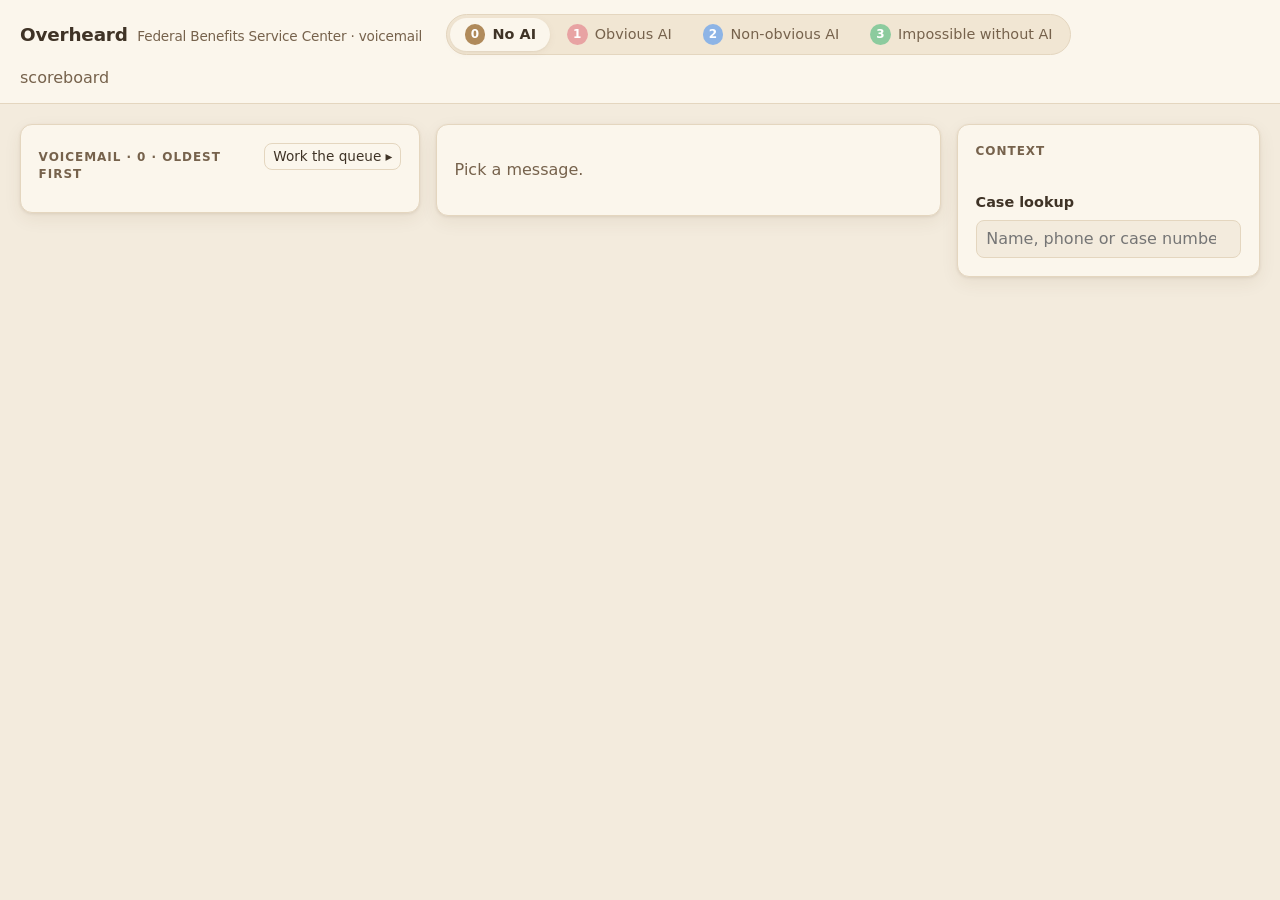
==== commit 84cbbaf9: "Phase 9: applies triage and the "Overlooked before today" retro search Stage [D]: a catalogue of pol" ====
--- a/src/overheard/static/index.html
+++ b/src/overheard/static/index.html
@@ -30,6 +30,7 @@
       <button class="m3-tab" role="tab" data-pane="ask" data-tip="Ask the archive a question in plain English" aria-selected="false">Ask</button>
       <button class="m3-tab" role="tab" data-pane="knowledge-gaps" data-tip="Questions callers ask that no help article answers" aria-selected="false">Knowledge gaps</button>
       <button class="m3-tab" role="tab" data-pane="weak-signals" data-tip="Problems that started as a trickle, weeks before they became a flood" aria-selected="false">Weak signals</button>
+      <button class="m3-tab" role="tab" data-pane="overlooked" data-tip="Today's new problem, found in past calls that nobody ticketed at the time" aria-selected="false">Overlooked</button>
       <button class="m3-tab" role="tab" data-pane="staffing-forecast" data-tip="How many calls and agent-hours to expect over the next two weeks" aria-selected="false">Staffing</button>
     </nav>
     <section class="m3-pane root-causes" role="tabpanel" data-pane="root-causes" aria-label="Root causes"><p class="muted">Reading the archive…</p></section>
@@ -41,6 +42,7 @@
     <section class="m3-pane ask" role="tabpanel" data-pane="ask" aria-label="Ask the archive" hidden><p class="muted">Packing the totals…</p></section>
     <section class="m3-pane knowledge-gaps" role="tabpanel" data-pane="knowledge-gaps" aria-label="Knowledge gaps" hidden><p class="muted">Reading the knowledge base…</p></section>
     <section class="m3-pane weak-signals" role="tabpanel" data-pane="weak-signals" aria-label="Weak signals" hidden><p class="muted">Looking for the trickle…</p></section>
+    <section class="m3-pane overlooked" role="tabpanel" data-pane="overlooked" aria-label="Overlooked before today" hidden><p class="muted">Looking back four weeks…</p></section>
     <section class="m3-pane staffing-forecast" role="tabpanel" data-pane="staffing-forecast" aria-label="Staffing forecast" hidden><p class="muted">Projecting the next two weeks…</p></section>
   </main>
   <main class="workbench">
--- a/src/overheard/static/css/app.css
+++ b/src/overheard/static/css/app.css
@@ -1,9 +1,10 @@
 /* Overheard. Mode 0 is the old way, in sepia; Modes 1-3 are cool and clean. What each mode adds
    carries a fading corner bracket and a small tag in that mode's colour: rose, then blue, then green. */
 :root {
-  --bg: #f4f5f7; --panel: #ffffff; --ink: #161a21; --muted: #667085; --line: #e3e6eb; --soft: #f0f2f5;
-  --accent: #2f5d8f; --accent-ink: #ffffff; --radius: 12px; --radius-sm: 8px;
+  --bg: #f4f5f7; --panel: #ffffff; --panel-2: #f7f8fa; --ink: #161a21; --muted: #55606f; --line: #c5ccd8;
+  --soft: #f0f2f5; --accent: #2f5d8f; --accent-ink: #ffffff; --radius: 12px; --radius-sm: 8px;
   --shadow: 0 1px 2px rgba(16, 24, 40, .05), 0 2px 8px rgba(16, 24, 40, .05);
+  --shadow-strong: 0 1px 3px rgba(16, 24, 40, .10), 0 6px 18px rgba(16, 24, 40, .08);
   --f1: #e8a3a3; --f1-bg: #fcecec; --f1-ink: #9a3a3a;
   --f2: #8db4e6; --f2-bg: #e9f1fc; --f2-ink: #2a5a92;
   --f3: #8ccb9e; --f3-bg: #e6f5ea; --f3-ink: #2c6b40;
@@ -13,18 +14,26 @@
 }
 @media (prefers-color-scheme: dark) {
   :root {
-    --bg: #111418; --panel: #191d23; --ink: #e8eaed; --muted: #98a2b3; --line: #2a3038; --soft: #20252c;
+    --bg: #111418; --panel: #191d23; --panel-2: #1f242b; --ink: #e8eaed; --muted: #98a2b3; --line: #2a3038; --soft: #20252c;
     --accent: #7aa7da; --accent-ink: #0d1014; --shadow: 0 1px 2px rgba(0, 0, 0, .3);
     --f1: #b86a6a; --f1-bg: #3a2224; --f1-ink: #f2b8b8;
     --f2: #5f8cc4; --f2-bg: #1d2a3b; --f2-ink: #b5d0f3;
     --f3: #5fa274; --f3-bg: #1b2f22; --f3-ink: #ace0bb;
   }
 }
+/* Modes 1-3, light: the page takes a very light tint of the mode's colour (cards stay white on it) */
+body[data-mode="1"] { --bg: #fdf0f0; }
+body[data-mode="2"] { --bg: #edf3fc; }
+body[data-mode="3"] { --bg: #ecf7ef; }
+@media (prefers-color-scheme: dark) {
+  body[data-mode="1"], body[data-mode="2"], body[data-mode="3"] { --bg: #111418; }
+}
 /* Mode 0: pastel sepia, like an old case file */
 body[data-mode="0"] {
-  --bg: #f3ebdd; --panel: #fbf6ec; --ink: #3f3326; --muted: #8a755d; --line: #e4d6bf; --soft: #f1e6d3;
-  --accent: #8b6238; --accent-ink: #fffaf2; --touched: #efe1c8;
+  --bg: #f3ebdd; --panel: #fbf6ec; --ink: #3f3326; --muted: #76624c; --line: #e4d6bf; --soft: #f1e6d3;
+  --accent: #8b6238; --accent-ink: #fffaf2; --touched: #efe1c8; --panel-2: #f6eedf;
   --shadow: 0 1px 2px rgba(90, 60, 20, .06), 0 2px 8px rgba(90, 60, 20, .05);
+  --shadow-strong: 0 1px 3px rgba(90, 60, 20, .10), 0 6px 18px rgba(90, 60, 20, .07);
 }
 @media (prefers-color-scheme: dark) {
   body[data-mode="0"] {
@@ -62,7 +71,7 @@
 /* the workbench: queue, message, context */
 .workbench { display: grid; grid-template-columns: minmax(25rem, 1.15fr) 2fr minmax(18rem, 1.2fr); gap: 1rem; padding: 1.25rem; align-items: start; }
 .workbench > * { min-width: 0; }  /* long words and wide tables wrap or scroll inside their pane */
-.pane { background: var(--panel); border: 1px solid var(--line); border-radius: var(--radius); padding: 1.1rem; box-shadow: var(--shadow); transition: background-color .4s; }
+.pane { background: var(--panel); border: 1px solid var(--line); border-radius: var(--radius); padding: 1.1rem; box-shadow: var(--shadow-strong); transition: background-color .4s; }
 .pane h2 { margin: 0 0 .75rem; font-size: .75rem; text-transform: uppercase; letter-spacing: .08em; color: var(--muted); font-weight: 700; }
 @media (max-width: 1000px) { .workbench { grid-template-columns: 1fr; } }
 
@@ -170,7 +179,7 @@
 
 /* --- Mode 3: the archive dashboard --- */
 .mode3 { padding: 1.25rem; max-width: 72rem; margin: 0 auto; }
-.m3-pane { background: var(--panel); border: 1px solid var(--line); border-radius: var(--radius); padding: 1.5rem; box-shadow: var(--shadow); }
+.m3-pane { background: var(--panel); border: 1px solid var(--line); border-radius: var(--radius); padding: 1.5rem; box-shadow: var(--shadow-strong); }
 .m3-head h2 { margin: 0 0 .5rem; font-size: 1.25rem; letter-spacing: -.01em; }
 .m3-head h2 .prov { font-size: .7rem; text-transform: uppercase; letter-spacing: .06em; color: var(--muted); border: 1px solid var(--line); border-radius: var(--radius-sm); padding: .1rem .35rem; margin-left: .5rem; vertical-align: middle; }
 .m3-stats { display: flex; gap: .75rem; margin: 1rem 0; flex-wrap: wrap; }
@@ -179,9 +188,9 @@
 .m3-headline { font-size: 1rem; line-height: 1.55; padding: .75rem 1rem; background: var(--soft); border-radius: var(--radius-sm); }
 .m3-chart svg { width: 100%; height: auto; display: block; margin: 1rem 0; }
 .m3-table { width: 100%; border-collapse: collapse; font-size: .9rem; }
-.m3-table th { text-align: left; font-size: .75rem; text-transform: uppercase; letter-spacing: .05em; color: var(--muted); padding: .3rem .5rem; border-bottom: 2px solid var(--line); }
+.m3-table th { background: var(--panel-2); text-align: left; font-size: .75rem; text-transform: uppercase; letter-spacing: .05em; color: var(--muted); padding: .3rem .5rem; border-bottom: 2px solid var(--line); }
 .m3-table td { padding: .3rem .5rem; border-top: 1px solid var(--line); font-variant-numeric: tabular-nums; }
-.m3-table .num { text-align: right; }
+.m3-table .num { text-align: right; white-space: nowrap; }
 .mode3 .m3-pane + .m3-pane { margin-top: 1rem; }
 .m3-tabs { display: flex; gap: 2px; flex-wrap: wrap; margin-bottom: 1.25rem; padding: 3px; background: var(--soft); border: 1px solid var(--line); border-radius: 999px; width: fit-content; max-width: 100%; }
 .m3-tab { border: 0; background: transparent; color: var(--muted); padding: .4rem .85rem; border-radius: 999px; cursor: pointer; font: inherit; font-size: .85rem; }
@@ -235,7 +244,7 @@
 
 /* --- What each mode adds: a corner bracket that fades out, and a small tag, in that mode's colour.
    A feature keeps the colour of the mode that brought it, so later modes show the layers building up. --- */
-.ai-panels, .stat.acc, body[data-mode="1"] .pane.queue {
+.ai-panels, .stat.acc, .stat.m1, .alert-banner, body[data-mode="1"] .pane.queue {
   --feat: var(--f1); --feat-bg: var(--f1-bg); --feat-ink: var(--f1-ink); --feat-tag: "Mode 1";
 }
 .stat.m2, .incident-banner, .mode2-panels:not(:empty), body[data-mode="2"] .pane.queue {
@@ -244,11 +253,11 @@
 .mode3 .m3-pane {
   --feat: var(--f3); --feat-bg: var(--f3-bg); --feat-ink: var(--f3-ink); --feat-tag: "Mode 3";
 }
-.ai-panels, .stat.acc, .stat.m2, .incident-banner, .mode2-panels:not(:empty),
+.ai-panels, .stat.acc, .stat.m1, .alert-banner, .stat.m2, .incident-banner, .mode2-panels:not(:empty),
 body[data-mode="1"] .pane.queue, body[data-mode="2"] .pane.queue, .mode3 .m3-pane {
   position: relative;
 }
-.ai-panels::before, .stat.acc::before, .stat.m2::before, .incident-banner::before, .mode2-panels:not(:empty)::before,
+.ai-panels::before, .stat.acc::before, .stat.m1::before, .alert-banner::before, .stat.m2::before, .incident-banner::before, .mode2-panels:not(:empty)::before,
 body[data-mode="1"] .pane.queue::before, body[data-mode="2"] .pane.queue::before, .mode3 .m3-pane::before {
   content: ""; position: absolute; top: -1px; left: -1px; width: min(9rem, 60%); height: min(6rem, 80%);
   border-top: 2px solid var(--feat); border-left: 2px solid var(--feat); border-top-left-radius: var(--radius);
@@ -256,15 +265,15 @@
   mask-image: radial-gradient(circle at top left, #000 35%, transparent 75%);
   pointer-events: none;
 }
-.ai-panels::after, .stat.acc::after, .stat.m2::after, .incident-banner::after, .mode2-panels:not(:empty)::after,
+.ai-panels::after, .stat.acc::after, .stat.m1::after, .alert-banner::after, .stat.m2::after, .incident-banner::after, .mode2-panels:not(:empty)::after,
 body[data-mode="1"] .pane.queue::after, body[data-mode="2"] .pane.queue::after, .mode3 .m3-pane::after {
   content: var(--feat-tag); position: absolute; top: -.55rem; left: .9rem; padding: .02rem .45rem;
   font-size: .6rem; font-weight: 700; letter-spacing: .06em; text-transform: uppercase; line-height: 1.5;
   color: var(--feat-ink); background: var(--feat-bg); border: 1px solid var(--feat); border-radius: 999px;
   pointer-events: none;
 }
-.stat.acc, .stat.m2 { border-top-left-radius: var(--radius); }
-.stat.acc::before, .stat.m2::before { height: 100%; }
+.stat.acc, .stat.m1, .stat.m2 { border-top-left-radius: var(--radius); }
+.stat.acc::before, .stat.m1::before, .stat.m2::before { height: 100%; }
 .ai-panels { padding-top: .35rem; }
 .ai-panels::before { border-top-left-radius: var(--radius-sm); }
 .mode2-panels:not(:empty) { padding: .6rem 0 0 .6rem; margin-bottom: 1rem; }
@@ -299,9 +308,59 @@
 /* --- Hover hints (js/core/tip.js) --- */
 .tip { position: fixed; z-index: 100; max-width: min(20rem, calc(100vw - 16px)); padding: .5rem .7rem; border-radius: var(--radius-sm);
   background: var(--ink); color: var(--panel); font-size: .8rem; line-height: 1.4; font-weight: 400; letter-spacing: 0;
-  text-transform: none; box-shadow: 0 6px 24px rgba(16, 24, 40, .18); pointer-events: none; }
+  text-transform: none; box-shadow: 0 6px 24px rgba(16, 24, 40, .18); pointer-events: none; white-space: pre-line; }
 [data-tip] { cursor: help; }
 button[data-tip], a[data-tip], select[data-tip], input[data-tip], .queue-row [data-tip], .m3-tab[data-tip] { cursor: pointer; }
 input[data-tip] { cursor: text; }
 select.ai-value { flex: 1; font: inherit; padding: .25rem .45rem; border: 1px solid var(--line); border-radius: 6px; background: var(--panel); color: var(--ink); }
 select.ai-value:focus { border-color: var(--accent); outline: none; }
+
+.m3-more { margin: .75rem 0; }
+.m3-more > summary { cursor: pointer; color: var(--accent); font-weight: 600; font-size: .9rem; padding: .4rem 0; }
+.m3-more[open] > summary { margin-bottom: .5rem; }
+
+/* --- Code-word alerts (Mode 1 on): the lane at the top of the queue, the banner on a message, the words --- */
+:root { --alert: #b3261e; --alert-bg: #fde8e6; --safety: #7a1fa2; --safety-bg: #f3e5f8; }
+@media (prefers-color-scheme: dark) { :root { --alert: #f2b8b5; --alert-bg: #3a2120; --safety: #e1b3f2; --safety-bg: #2f2136; } }
+.lane-alert { color: var(--alert); font-weight: 700; }
+.badge.alert { background: var(--alert-bg); color: var(--alert); border-color: var(--alert); }
+.badge.alert.safety { background: var(--safety-bg); color: var(--safety); border-color: var(--safety); }
+.alert-banner { margin: 0 0 .9rem; padding: .55rem .8rem; border-radius: var(--radius-sm); background: var(--alert-bg);
+  color: var(--ink); border: 1px solid var(--alert); font-size: .92rem; }
+.alert-banner.safety { background: var(--safety-bg); border-color: var(--safety); }
+.word-trigger { background: var(--alert-bg); color: var(--alert); font-weight: 600; border-radius: 3px; padding: 0 .08em; }
+
+/* --- The junk filter (Mode 1 on): the link above the queue, and the list of what it kept out --- */
+.junk-link { display: block; width: 100%; margin: 0 0 .7rem; text-align: left; background: var(--soft); border-color: var(--line);
+  color: var(--muted); font-size: .85rem; }
+.junk-row { display: grid; grid-template-columns: 4.4rem 1fr auto; gap: .5rem; align-items: start; padding: .45rem .5rem;
+  border-bottom: 1px solid var(--line); font-size: .85rem; }
+.junk-what { display: flex; flex-direction: column; gap: .15rem; min-width: 0; }
+.junk-script { overflow: hidden; text-overflow: ellipsis; display: -webkit-box; -webkit-line-clamp: 2; -webkit-box-orient: vertical; }
+.junk-why { font-size: .78rem; }
+
+/* --- Tickets (Mode 2 on): proposals in the workflow system --- */
+.ticket-reveal { display: flex; gap: .5rem; align-items: center; flex-wrap: wrap; margin: .3rem 0 .6rem; font-size: .82rem; }
+.ticket-card { list-style: none; border: 1px solid var(--line); border-radius: var(--radius-sm); padding: .55rem .7rem;
+  margin: 0 0 .5rem; background: var(--panel); font-size: .88rem; }
+.ticket-card.t-moved { border-left: 3px solid var(--f2); }
+.ticket-card.t-accepted { border-left: 3px solid var(--ok); }
+.ticket-card.t-declined { opacity: .7; }
+.ticket-head { display: flex; gap: .4rem; align-items: baseline; justify-content: space-between; }
+.ticket-meta { margin: .25rem 0; font-size: .8rem; }
+.chip-team { background: var(--f2-bg); color: var(--f2-ink); border-radius: 999px; padding: .05rem .5rem; font-weight: 600;
+  white-space: pre-line; }
+.ticket-acts { display: flex; gap: .4rem; flex-wrap: wrap; margin-top: .3rem; }
+.applies { display: flex; gap: .35rem; flex-wrap: wrap; margin-top: .25rem; }
+.chip-applies { border-radius: 999px; padding: .1rem .55rem; font-size: .8rem; font-weight: 600;
+  background: var(--f2-bg); color: var(--f2-ink); border: 1px solid var(--f2); }
+.chip-applies.a-unsure { background: var(--watch); color: var(--ink); border-color: #c99a3a; }
+.ticket-acts select { font: inherit; font-size: .8rem; }
+
+/* --- Mode 3: overlooked before today --- */
+.m3-retro-form { display: grid; gap: .4rem; max-width: 52rem; margin: .5rem 0 1rem; }
+.m3-retro-form textarea { font: inherit; padding: .4rem .55rem; border: 1px solid var(--line); border-radius: var(--radius-sm);
+  background: var(--panel); color: var(--ink); }
+.m3-retro-row { display: flex; gap: .6rem; align-items: center; flex-wrap: wrap; }
+.m3-retro-row input { font: inherit; }
+.m3-retro-table mark { background: var(--watch); color: inherit; border-radius: 3px; padding: 0 .08em; }
